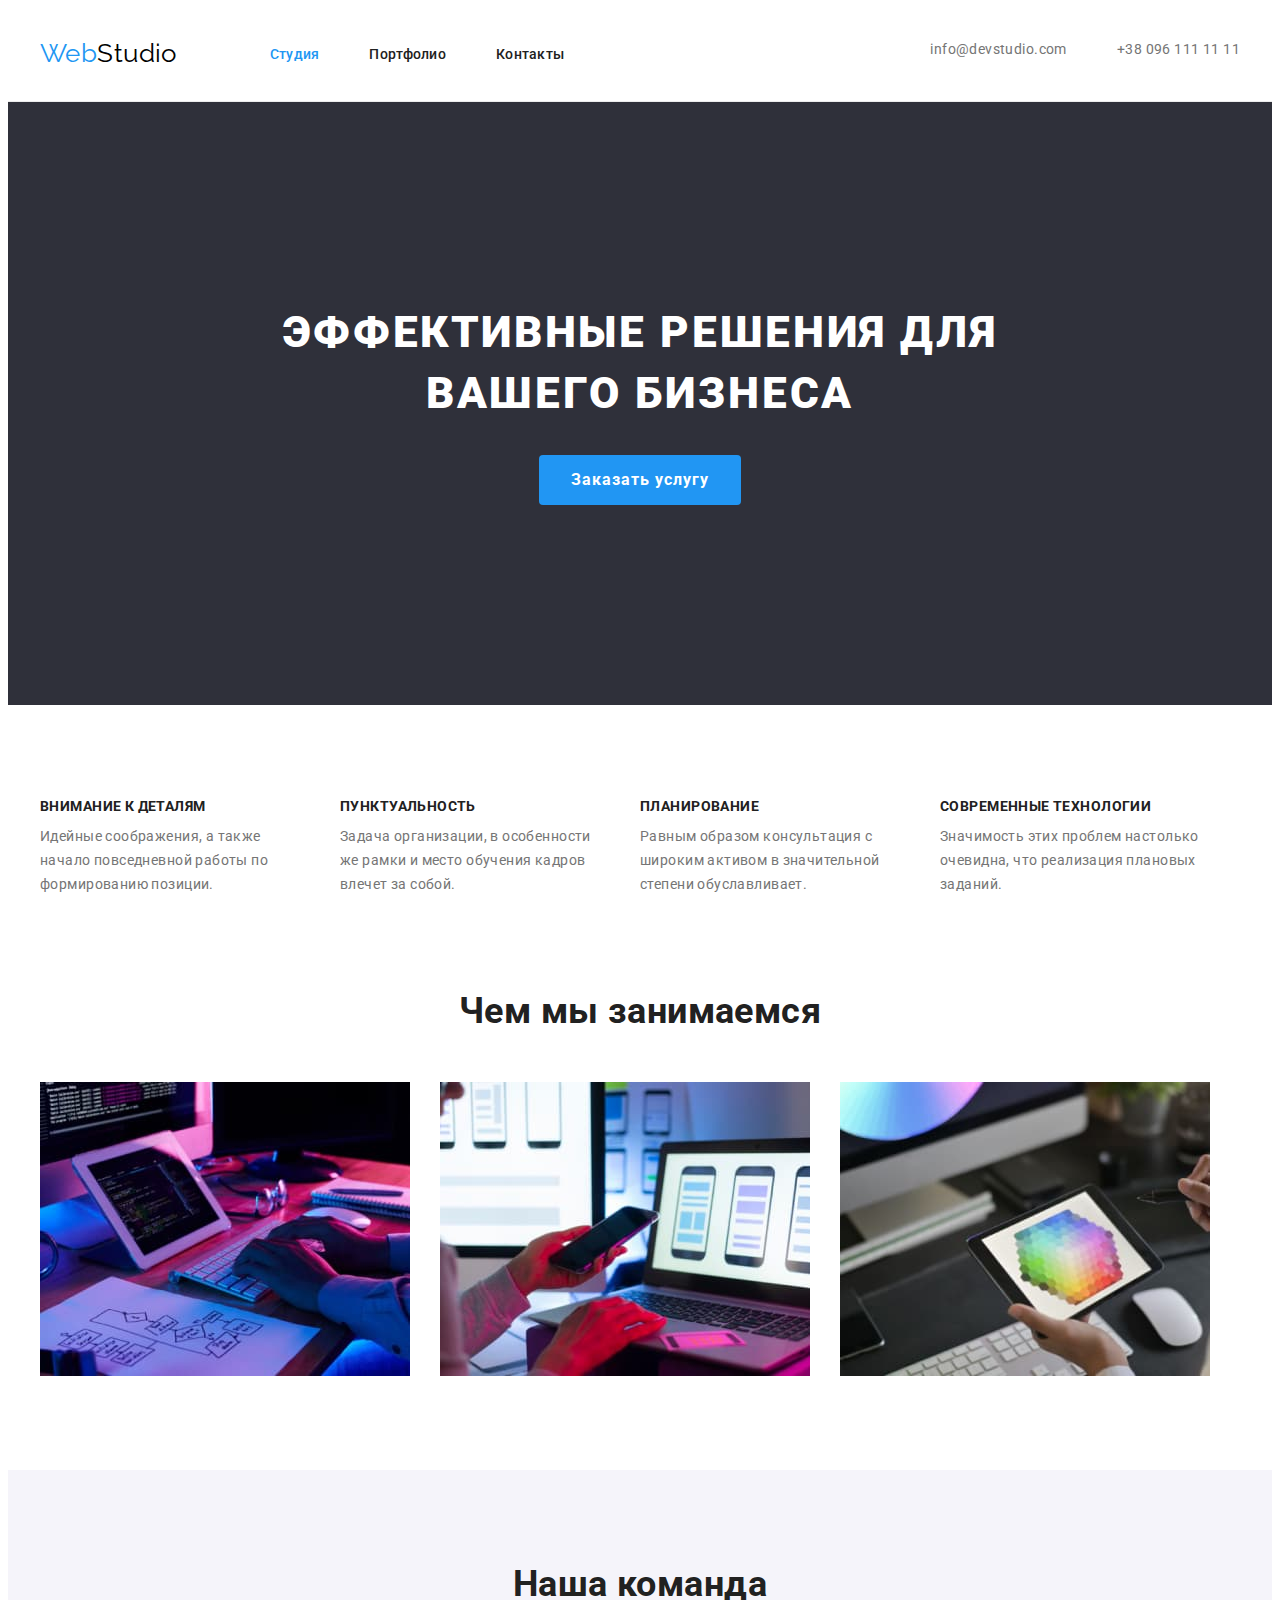
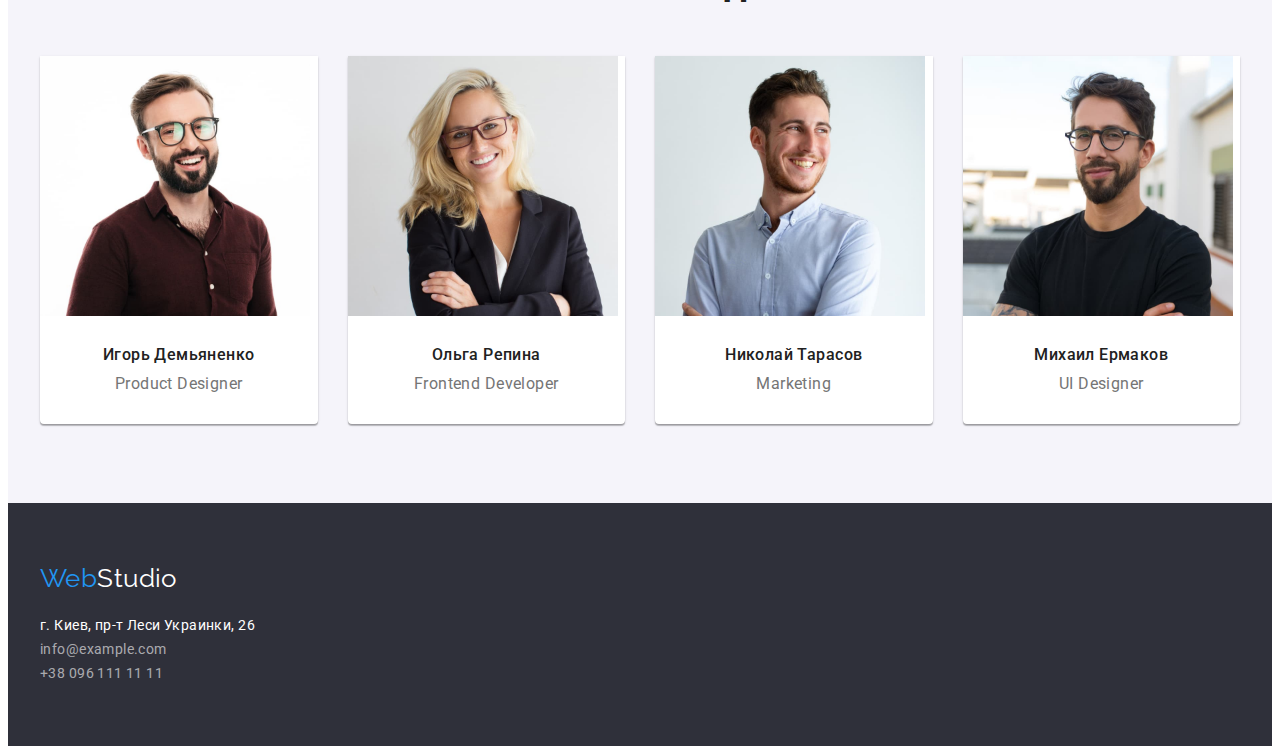
==== index.html @ 6050f92c "створення-дз-4" ====
<!DOCTYPE html>
<html lang="ru">
  <head>
    <meta charset="UTF-8" />
    <meta http-equiv="X-UA-Compatible" content="IE=edge" />
    <meta name="viewport" content="width=device-width, initial-scale=1.0" />
    <title>Студия</title>
    <link rel="preconnect" href="https://fonts.googleapis.com" />
    <link rel="preconnect" href="https://fonts.gstatic.com" crossorigin />
    <link
      href="https://fonts.googleapis.com/css2?family=Raleway:wght@700&family=Roboto:wght@400;500;700;900&display=swap"
      rel="stylesheet"
    />
    <link
      rel="stylesheet"
      href="https://cdnjs.cloudflare.com/ajax/libs/modern-normalize/1.1.0/modern-normalize.min.css"
      integrity="sha512-wpPYUAdjBVSE4KJnH1VR1HeZfpl1ub8YT/NKx4PuQ5NmX2tKuGu6U/JRp5y+Y8XG2tV+wKQpNHVUX03MfMFn9Q=="
      crossorigin="anonymous"
      referrerpolicy="no-referrer"
    />
    <link rel="stylesheet" href="./css/style.css" />
  </head>
  <body>
    <!-- шапка -->
    <header class="page-header">
      <div class="container main-nav">
        <nav class="nav">
          <a class="logo" href="WebStudio"
            ><span class="span">Web</span>Studio</a
          >
          <ul class="list site-nav">
            <li class="link">
              <a class="link-nav current" href="./index.html">Студия</a>
            </li>
            <li class="link">
              <a class="link-nav" href="./portfolio.html">Портфолио</a>
            </li>
            <li class="link">
              <a class="link-nav" href="Контакты">Контакты</a>
            </li>
          </ul>
        </nav>
        <ul class="contact">
          <li class="link">
            <a class="link-contact" href="mailto:info@devstudio.com"
              >info@devstudio.com</a
            >
          </li>
          <li class="link">
            <a class="link-contact" href="tel:+380961111111"
              >+38 096 111 11 11</a
            >
          </li>
        </ul>
      </div>
    </header>
    <main>
      <!-- hero -->

      <section class="section hero">
        <div class="container">
          <h1 class="page-hero">Эффективные решения для вашего бизнеса</h1>
          <button class="button" type="button">Заказать услугу</button>
        </div>
      </section>

      <!-- section особливості -->
      <section class="section features">
        <div class="container">
          <h2 class="title visually-hidden">Особенности</h2>
          <ul class="list">
            <li class="list-features link">
              <h3 class="subtitle">Внимание к деталям</h3>
              <p class="subtitle-text">
                Идейные соображения, а также начало повседневной работы по
                формированию позиции.
              </p>
            </li>
            <li class="list-features link">
              <h3 class="subtitle">Пунктуальность</h3>
              <p class="subtitle-text">
                Задача организации, в особенности же рамки и место обучения
                кадров влечет за собой.
              </p>
            </li>
            <li class="list-features link">
              <h3 class="subtitle">Планирование</h3>
              <p class="subtitle-text">
                Равным образом консультация с широким активом в значительной
                степени обуславливает.
              </p>
            </li>
            <li class="list-features link">
              <h3 class="subtitle">Современные технологии</h3>
              <p class="subtitle-text">
                Значимость этих проблем настолько очевидна, что реализация
                плановых заданий.
              </p>
            </li>
          </ul>
        </div>
      </section>
      <!-- section Чем мы занимаемся -->
      <section class="section">
        <div class="container">
          <h2 class="title">Чем мы занимаемся</h2>
          <ul class="our-work">
            <li class="link-work link">
              <img
                src="./images/boxone.jpg"
                alt="робота з клавиатурой"
                width="370"
                height="294"
              />
            </li>
            <li class="link-work link">
              <img
                src="./images/boxtwo.jpg"
                alt="робота з телефонам"
                width="370"
                height="294"
              />
            </li>
            <li class="link-work link">
              <img
                src="./images/boxthree.jpg"
                alt="робота з планшетом"
                width="370"
                height="294"
              />
            </li>
          </ul>
        </div>
      </section>
      <!-- section Наша команда -->
      <section class="section section-team">
        <div class="container">
          <h2 class="title">Наша команда</h2>
          <ul class="our-team card-set">
            <li class="link link-team card-set-item">
              <img
                src="./images/proddesigner.jpg"
                alt="продакт дизайнер"
                width="270"
                height="260"
              />
              <h3 class="title-name">Игорь Демьяненко</h3>
              <p class="title-name-trade" lang="en">Product Designer</p>
            </li>
            <li class="link link-team card-set-item">
              <img
                src="./images/frontend.jpg"
                alt="фронтенд розробник"
                width="270"
                height="260"
              />
              <h3 class="title-name">Ольга Репина</h3>
              <p class="title-name-trade" lang="en">Frontend Developer</p>
            </li>
            <li class="link link-team card-set-item">
              <img
                src="./images/marketing.jpg"
                alt="маркетолог"
                width="270"
                height="260"
              />
              <h3 class="title-name">Николай Тарасов</h3>
              <p class="title-name-trade" lang="en">Marketing</p>
            </li>
            <li class="link link-team card-set-item">
              <img
                src="./images/designer.jpg"
                alt="дизайнер"
                width="270"
                height="260"
              />
              <h3 class="title-name">Михаил Ермаков</h3>
              <p class="title-name-trade" lang="en">UI Designer</p>
            </li>
          </ul>
        </div>
      </section>
    </main>
    <!-- підвал -->
    <footer class="footer">
      <div class="container">
        <a class="logo-footer" href="./index.html"
          ><span class="span">Web</span>Studio</a
        >
        <address>
          <ul class="footer-list">
            <li class="link">
              <a
                class="link-contact address"
                href="https://goo.gl/maps/sdTWrFby8Wr7bBPv6"
                target="_blank"
                rel="noopener noreferrer"
                >г. Киев, пр-т Леси Украинки, 26</a
              >
            </li>
            <li class="link">
              <a class="link-footer" href="mailto:info@example.com"
                >info@example.com</a
              >
            </li>
            <li class="link">
              <a class="link-footer contact_link" href="tel:+380961111111">
                +38 096 111 11 11</a
              >
            </li>
          </ul>
        </address>
      </div>
    </footer>
  </body>
</html>
---- css/style.css ----
:root {
  --accent-color: #2196f3;
  --accent-background-color: #188ce8;
  --main-second-color: #000000;
  --main-background-color: #ffffff;
  --titel-color: #212121;
  --titel-text-color: #757575;
  --hero-background-color: #2f303a;
  --btn-background-color: #f5f4fa;
  --main-font: "Roboto";
  --accent-font: "Raleway";
  --items: 3;
  --indent: 30px;
}
body {
  font-family: var(--main-font);
  color: var(--titel-text-color);
  background-color: var(--main-background-color);
  font-size: 14px;
  line-height: 1.4;
  letter-spacing: 0.03em;
}
h1,
h2,
h3,
h4 {
  margin: 0;
}
img {
  display: block;
  max-width: 100%;
  height: auto;
}
/* --змінна flex-- */
.card-set {
  display: flex;
  flex-wrap: wrap;
  margin: calc(-1 * var(--indent) / 2);
}
.card-set-item {
  flex-basis: calc((100% - var(--indent) * var(--items)) / var(--items));
  margin: calc(var(--indent) / 2);
}
.container {
  width: 1200px;
  margin-left: auto;
  margin-right: auto;
  padding-left: 15px;
  padding-right: 15px;
}
.section {
  padding-bottom: 94px;
  padding-top: 94px;
}
ul {
  margin: 0;
  padding-left: 0;
}
.main-nav {
  display: flex;
  align-items: center;
}
.nav {
  display: flex;
  align-items: center;
}
.link {
  list-style: none;
}
.link .link-nav,
.link .link-contact,
.logo,
.link-card {
  text-decoration: none;
}

/* header */
.page-header {
  border-bottom: 1px solid #ececec;
}
.logo {
  font-family: var(--accent-font);
  font-size: 26px;
  line-height: 1.19;
  color: var(--main-second-color);
  padding-top: 24px;
  padding-bottom: 25px;
}
.span {
  color: var(--accent-color);
}
/* nav */

.link .link-nav {
  color: var(--titel-color);
  font-weight: 500;
  line-height: 1.14;
  letter-spacing: 0.02em;
}
.link-nav:hover,
.link-nav:focus {
  color: var(--accent-color);
}
.link-nav.current {
  color: var(--accent-color);
}
.contact {
  display: flex;
  margin-left: auto;
}
.contact .link + .link {
  margin-left: 50px;
}
.contact .link-contact {
  display: block;
  padding-top: 32px;
  padding-bottom: 32px;
}

.site-nav {
  margin-left: 93px;
}
.site-nav .link:not(:last-child) {
  margin-right: 50px;
}
.site-nav .link-nav {
  display: block;
  padding-top: 33px;
  padding-bottom: 31px;
}
.link-contact {
  color: var(--titel-text-color);
  margin-bottom: 9px;
}
.link-contact:hover,
.link-contact:focus {
  color: var(--accent-color);
}

/* hero */
.section.hero {
  padding-top: 200px;
  padding-bottom: 200px;
}
.hero {
  background-color: var(--hero-background-color);
  text-align: center;
}

.page-hero {
  font-family: var(--main-font);
  font-weight: 900;
  font-size: 44px;
  letter-spacing: 0.06em;
  text-transform: uppercase;
  color: var(--main-background-color);
  margin: 0 237px 30px;
}
.button {
  font-family: var(--main-font);
  font-weight: 700;
  font-size: 16px;
  line-height: 1.88;
  letter-spacing: 0.06em;
  color: var(--main-background-color);
  background-color: var(--accent-color);
  border-radius: 4px;
  border: none;
  padding: 10px 32px;
  cursor: pointer;
}
.button:hover {
  background-color: var(--accent-background-color);
}
/* section особливості */
.visually-hidden {
  position: absolute;
  width: 1px;
  height: 1px;
  margin: -1px;
  border: 0;
  padding: 0;
  white-space: nowrap;
  clip-path: inset(100%);
  clip: rect(0 0 0 0);
  overflow: hidden;
}
.section.features {
  padding-bottom: 0;
}
.list {
  display: flex;
}
.list-features {
  margin-right: 30px;
  width: 270px;
}
.list-features:last-child {
  margin-right: 0;
}
/* section Чем мы занимаемся */
.our-work {
  display: flex;
}
.link-work {
  margin-right: 30px;
}
.link-work:last-child {
  margin-right: 0;
}
/* section-team */
.section-team {
  background-color: var(--btn-background-color);
  padding-top: 94px;
}
.our-team {
  --items: 4;
}
.link-team {
  background-color: var(--main-background-color);
  box-shadow: 0px 1px 3px rgba(0, 0, 0, 0.12), 0px 1px 1px rgba(0, 0, 0, 0.14),
    0px 2px 1px rgba(0, 0, 0, 0.2);
  border-radius: 0px 0px 4px 4px;
  margin-bottom: 0;
}
.link-team:nth-child(n4) {
  margin-right: 0;
}
.link-team:last-child {
  margin-right: 0;
}
.title {
  font-size: 36px;
  line-height: 1.16;
  color: var(--titel-color);
  text-align: center;
  margin-bottom: 50px;
}
.subtitle {
  font-size: 14px;
  line-height: 1.14;
  text-transform: uppercase;
  color: var(--titel-color);
}
.subtitle-text {
  line-height: 1.71;
  margin-top: 10px;
  margin-bottom: 0;
}
.title-name {
  font-weight: 500;
  font-size: 16px;
  line-height: 1.18;
  text-align: center;
  color: var(--titel-color);
  margin-top: 30px;
  margin-bottom: 10px;
}
.title-name-trade {
  font-size: 16px;
  line-height: 1.18;
  text-align: center;
  margin-top: 0;
  margin-bottom: 30px;
}
/* footer */
.footer {
  background-color: var(--hero-background-color);
  padding-bottom: 60px;
  padding-top: 60px;
}
.logo-footer {
  font-family: var(--accent-font);
  width: max-content;
  font-size: 26px;
  line-height: 1.19;
  color: var(--main-background-color);
  text-decoration: none;
  display: block;
  margin-bottom: 20px;
}
.address {
  font-style: normal;
  font-size: 14px;
  line-height: 1.71;
  color: var(--main-background-color);
}
.link-footer {
  text-decoration: none;
  font-style: normal;
  font-size: 14px;
  line-height: 1.71;
  color: rgba(255, 255, 255, 0.6);
  margin-bottom: 9px;
}

/* page-2 */
.filter {
  display: flex;
  justify-content: center;
  margin-bottom: 50px;
}
.btn {
  background-color: var(--btn-background-color);
  border-radius: 4px;
  font-family: var(--main-font);
  font-weight: 500;
  font-size: 16px;
  line-height: 1.62;
  border-style: none;
  cursor: pointer;
  padding: 0;
  height: 38px;
}
.link .link-btn {
  margin-right: 8px;
}
.link-btn:not(:last-child) {
  margin-right: 8px;
}
.btn.all {
  color: var(--main-background-color);
  background-color: var(--accent-color);
  cursor: pointer;
  width: 73px;
}
.btn.web {
  width: 128px;
}
.btn.application {
  width: 145px;
}
.btn.design {
  width: 103px;
}
.btn.marketing {
  width: 130px;
}
.btn:hover,
.btn:focus {
  color: var(--main-background-color);
  background-color: var(--accent-color);
}
.title-card {
  font-size: 18px;
  line-height: 2;
  letter-spacing: 0.06em;
  color: var(--titel-color);
}
.title-card-name {
  font-size: 16px;
  line-height: 1.87;
  color: var(--titel-text-color);
  margin-top: 4px;
  margin-bottom: 0;
}
/* сітка */

.description-card {
  padding: 20px 24px;
  border-left: 1px solid #eeeeee;
  border-right: 1px solid #eeeeee;
  border-bottom: 1px solid #eeeeee;
}
.project-link:nth-last-child(-n + 3) {
  margin-bottom: 0;
}
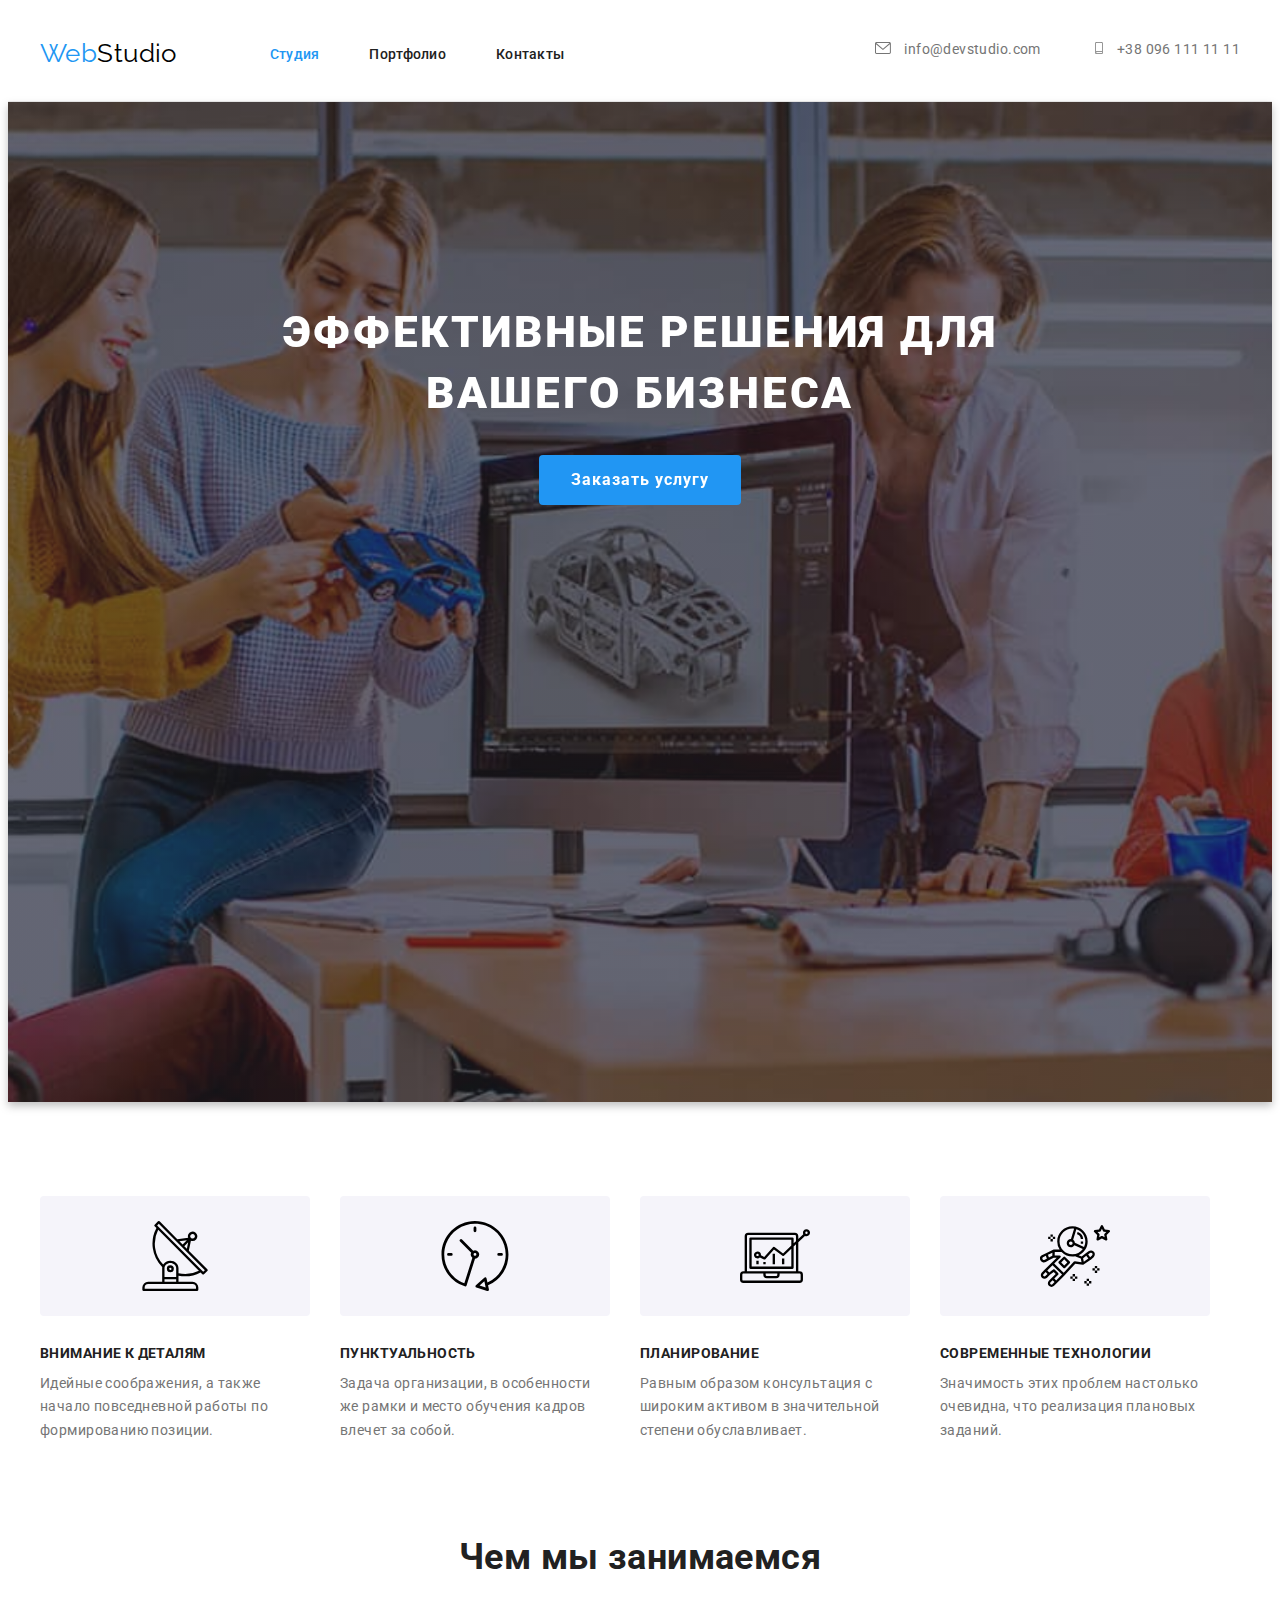
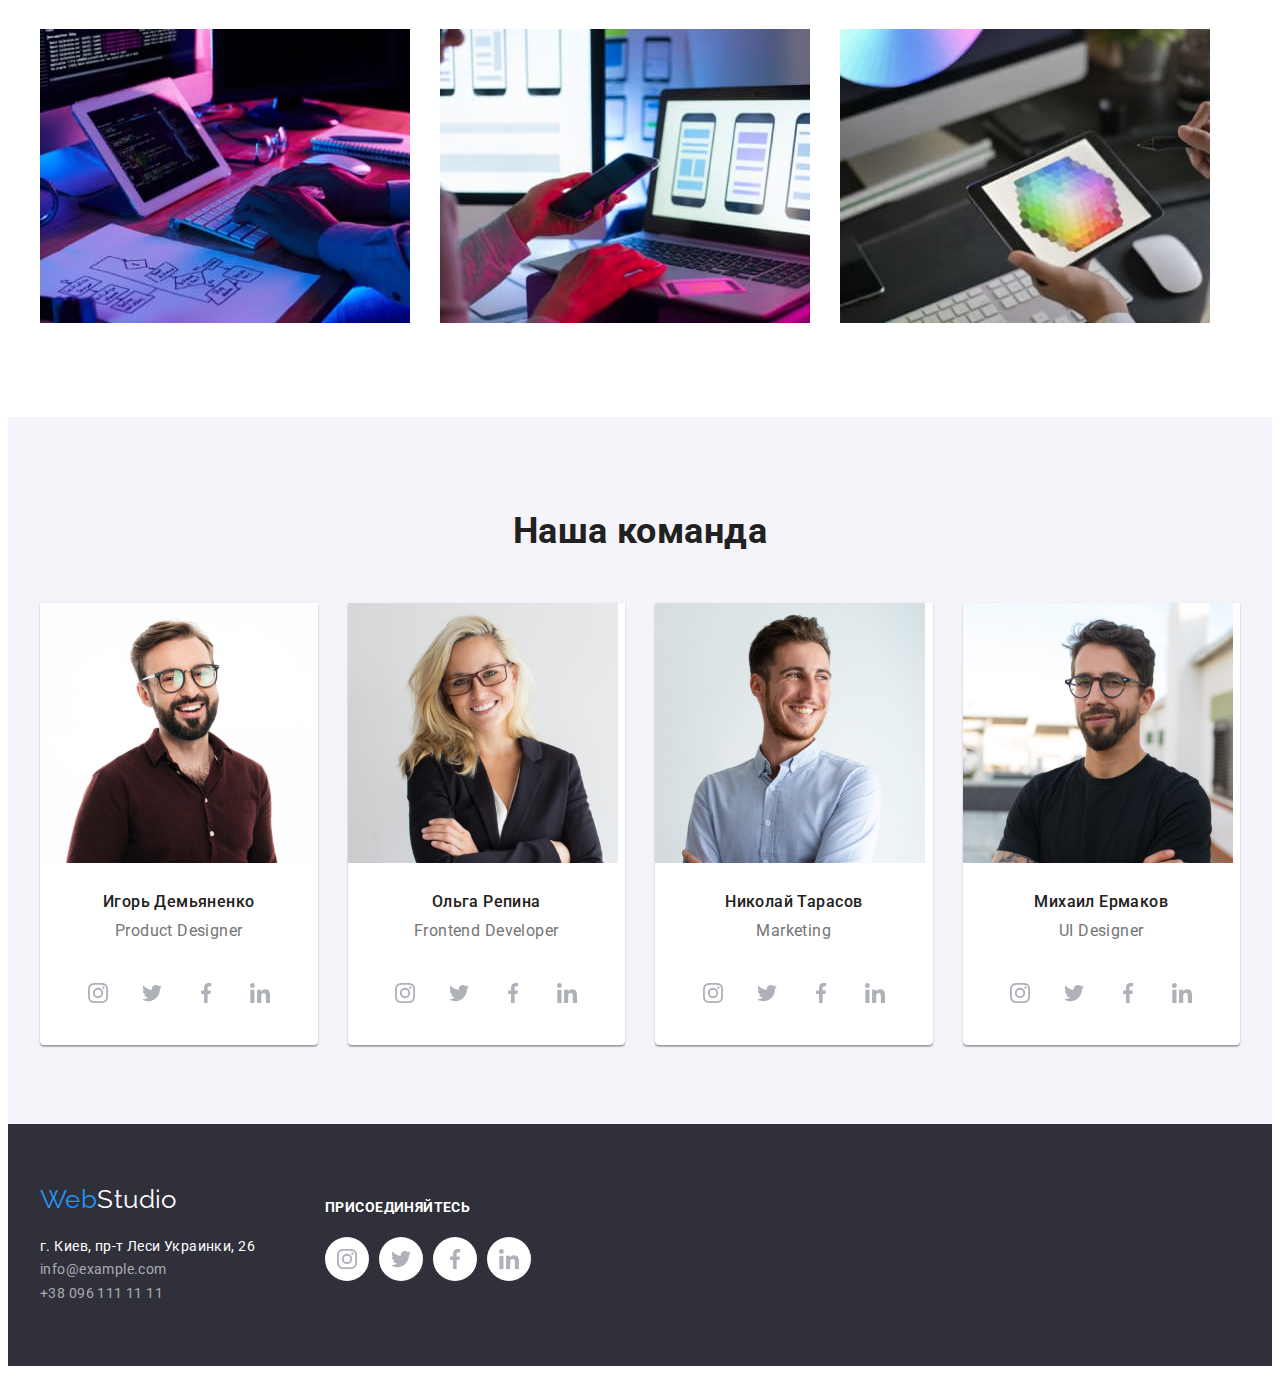
==== commit 929a1125: "work-27-june" ====
--- a/index.html
+++ b/index.html
@@ -1,216 +1,325 @@
 <!DOCTYPE html>
 <html lang="ru">
-  <head>
-    <meta charset="UTF-8" />
-    <meta http-equiv="X-UA-Compatible" content="IE=edge" />
-    <meta name="viewport" content="width=device-width, initial-scale=1.0" />
-    <title>Студия</title>
-    <link rel="preconnect" href="https://fonts.googleapis.com" />
-    <link rel="preconnect" href="https://fonts.gstatic.com" crossorigin />
-    <link
-      href="https://fonts.googleapis.com/css2?family=Raleway:wght@700&family=Roboto:wght@400;500;700;900&display=swap"
-      rel="stylesheet"
-    />
-    <link
-      rel="stylesheet"
-      href="https://cdnjs.cloudflare.com/ajax/libs/modern-normalize/1.1.0/modern-normalize.min.css"
-      integrity="sha512-wpPYUAdjBVSE4KJnH1VR1HeZfpl1ub8YT/NKx4PuQ5NmX2tKuGu6U/JRp5y+Y8XG2tV+wKQpNHVUX03MfMFn9Q=="
-      crossorigin="anonymous"
-      referrerpolicy="no-referrer"
-    />
-    <link rel="stylesheet" href="./css/style.css" />
-  </head>
-  <body>
-    <!-- шапка -->
-    <header class="page-header">
-      <div class="container main-nav">
-        <nav class="nav">
-          <a class="logo" href="WebStudio"
-            ><span class="span">Web</span>Studio</a
-          >
-          <ul class="list site-nav">
-            <li class="link">
-              <a class="link-nav current" href="./index.html">Студия</a>
-            </li>
-            <li class="link">
-              <a class="link-nav" href="./portfolio.html">Портфолио</a>
-            </li>
-            <li class="link">
-              <a class="link-nav" href="Контакты">Контакты</a>
-            </li>
-          </ul>
-        </nav>
-        <ul class="contact">
-          <li class="link">
-            <a class="link-contact" href="mailto:info@devstudio.com"
-              >info@devstudio.com</a
-            >
-          </li>
-          <li class="link">
-            <a class="link-contact" href="tel:+380961111111"
-              >+38 096 111 11 11</a
-            >
-          </li>
-        </ul>
-      </div>
-    </header>
-    <main>
-      <!-- hero -->
 
-      <section class="section hero">
-        <div class="container">
-          <h1 class="page-hero">Эффективные решения для вашего бизнеса</h1>
-          <button class="button" type="button">Заказать услугу</button>
-        </div>
-      </section>
+<head>
+  <meta charset="UTF-8" />
+  <meta http-equiv="X-UA-Compatible" content="IE=edge" />
+  <meta name="viewport" content="width=device-width, initial-scale=1.0" />
+  <title>Студия</title>
+  <link rel="preconnect" href="https://fonts.googleapis.com" />
+  <link rel="preconnect" href="https://fonts.gstatic.com" crossorigin />
+  <link href="https://fonts.googleapis.com/css2?family=Raleway:wght@700&family=Roboto:wght@400;500;700;900&display=swap"
+    rel="stylesheet" />
+  <link rel="stylesheet" href="https://cdnjs.cloudflare.com/ajax/libs/modern-normalize/1.1.0/modern-normalize.min.css"
+    integrity="sha512-wpPYUAdjBVSE4KJnH1VR1HeZfpl1ub8YT/NKx4PuQ5NmX2tKuGu6U/JRp5y+Y8XG2tV+wKQpNHVUX03MfMFn9Q=="
+    crossorigin="anonymous" referrerpolicy="no-referrer" />
+  <link rel="stylesheet" href="./css/style.css" />
+</head>
 
-      <!-- section особливості -->
-      <section class="section features">
-        <div class="container">
-          <h2 class="title visually-hidden">Особенности</h2>
-          <ul class="list">
-            <li class="list-features link">
-              <h3 class="subtitle">Внимание к деталям</h3>
-              <p class="subtitle-text">
-                Идейные соображения, а также начало повседневной работы по
-                формированию позиции.
-              </p>
-            </li>
-            <li class="list-features link">
-              <h3 class="subtitle">Пунктуальность</h3>
-              <p class="subtitle-text">
-                Задача организации, в особенности же рамки и место обучения
-                кадров влечет за собой.
-              </p>
-            </li>
-            <li class="list-features link">
-              <h3 class="subtitle">Планирование</h3>
-              <p class="subtitle-text">
-                Равным образом консультация с широким активом в значительной
-                степени обуславливает.
-              </p>
-            </li>
-            <li class="list-features link">
-              <h3 class="subtitle">Современные технологии</h3>
-              <p class="subtitle-text">
-                Значимость этих проблем настолько очевидна, что реализация
-                плановых заданий.
-              </p>
-            </li>
-          </ul>
-        </div>
-      </section>
-      <!-- section Чем мы занимаемся -->
-      <section class="section">
-        <div class="container">
-          <h2 class="title">Чем мы занимаемся</h2>
-          <ul class="our-work">
-            <li class="link-work link">
-              <img
-                src="./images/boxone.jpg"
-                alt="робота з клавиатурой"
-                width="370"
-                height="294"
-              />
-            </li>
-            <li class="link-work link">
-              <img
-                src="./images/boxtwo.jpg"
-                alt="робота з телефонам"
-                width="370"
-                height="294"
-              />
-            </li>
-            <li class="link-work link">
-              <img
-                src="./images/boxthree.jpg"
-                alt="робота з планшетом"
-                width="370"
-                height="294"
-              />
-            </li>
-          </ul>
-        </div>
-      </section>
-      <!-- section Наша команда -->
-      <section class="section section-team">
-        <div class="container">
-          <h2 class="title">Наша команда</h2>
-          <ul class="our-team card-set">
-            <li class="link link-team card-set-item">
-              <img
-                src="./images/proddesigner.jpg"
-                alt="продакт дизайнер"
-                width="270"
-                height="260"
-              />
-              <h3 class="title-name">Игорь Демьяненко</h3>
-              <p class="title-name-trade" lang="en">Product Designer</p>
-            </li>
-            <li class="link link-team card-set-item">
-              <img
-                src="./images/frontend.jpg"
-                alt="фронтенд розробник"
-                width="270"
-                height="260"
-              />
-              <h3 class="title-name">Ольга Репина</h3>
-              <p class="title-name-trade" lang="en">Frontend Developer</p>
-            </li>
-            <li class="link link-team card-set-item">
-              <img
-                src="./images/marketing.jpg"
-                alt="маркетолог"
-                width="270"
-                height="260"
-              />
-              <h3 class="title-name">Николай Тарасов</h3>
-              <p class="title-name-trade" lang="en">Marketing</p>
-            </li>
-            <li class="link link-team card-set-item">
-              <img
-                src="./images/designer.jpg"
-                alt="дизайнер"
-                width="270"
-                height="260"
-              />
-              <h3 class="title-name">Михаил Ермаков</h3>
-              <p class="title-name-trade" lang="en">UI Designer</p>
-            </li>
-          </ul>
-        </div>
-      </section>
-    </main>
-    <!-- підвал -->
-    <footer class="footer">
+<body>
+  <!-- шапка -->
+  <header class="page-header">
+    <div class="container main-nav">
+      <nav class="nav">
+        <a class="logo" href="WebStudio"><span class="span">Web</span>Studio</a>
+        <ul class="list site-nav">
+          <li class="link">
+            <a class="link-nav current" href="./index.html">Студия</a>
+          </li>
+          <li class="link">
+            <a class="link-nav" href="./portfolio.html">Портфолио</a>
+          </li>
+          <li class="link">
+            <a class="link-nav" href="Контакты">Контакты</a>
+          </li>
+        </ul>
+      </nav>
+      <ul class="contact">
+        <li class="link">
+          <a class="link-contact" href="mailto:info@devstudio.com"><svg class="icon-contact" width="16" height="12">
+              <use href="./images/icons.svg#icon-envelope"></use>
+            </svg>
+            info@devstudio.com</a>
+        </li>
+        <li class="link">
+          <a class="link-contact" href="tel:+380961111111"><svg class="icon-contact" width="16" height="12">
+              <use href="./images/icons.svg#icon-smartphone"></use>
+            </svg>+38 096 111 11 11</a>
+        </li>
+      </ul>
+    </div>
+  </header>
+  <main>
+    <!-- hero -->
+    <section class="section hero">
       <div class="container">
-        <a class="logo-footer" href="./index.html"
-          ><span class="span">Web</span>Studio</a
-        >
-        <address>
-          <ul class="footer-list">
-            <li class="link">
-              <a
-                class="link-contact address"
-                href="https://goo.gl/maps/sdTWrFby8Wr7bBPv6"
-                target="_blank"
-                rel="noopener noreferrer"
-                >г. Киев, пр-т Леси Украинки, 26</a
-              >
-            </li>
-            <li class="link">
-              <a class="link-footer" href="mailto:info@example.com"
-                >info@example.com</a
-              >
-            </li>
-            <li class="link">
-              <a class="link-footer contact_link" href="tel:+380961111111">
-                +38 096 111 11 11</a
-              >
-            </li>
-          </ul>
-        </address>
-      </div>
-    </footer>
-  </body>
-</html>
+        <h1 class="page-hero">Эффективные решения для вашего бизнеса</h1>
+        <button class="button" type="button">Заказать услугу</button>
+      </div>
+    </section>
+    <!-- section особливості -->
+    <section class="section features">
+      <div class="container">
+        <h2 class="title visually-hidden">Особенности</h2>
+        <ul class="list">
+          <li class="list-features link">
+           <div class="features-icon">
+              <svg class="icon-box" width="70" height="70">
+                <use href="./images/icons.svg#icon-antenna"></use>
+              </svg>
+            </div>
+            <h3 class="subtitle">Внимание к деталям</h3>
+            <p class="subtitle-text">
+              Идейные соображения, а также начало повседневной работы по
+              формированию позиции.
+            </p>
+          </li>
+          <li class="list-features link">
+            <div class="features-icon">
+              <svg class="icon-box" width="70" height="70">
+                <use href="./images/icons.svg#icon-clock"></use>
+              </svg>
+            </div>
+            <h3 class="subtitle">Пунктуальность</h3>
+            <p class="subtitle-text">
+              Задача организации, в особенности же рамки и место обучения
+              кадров влечет за собой.
+            </p>
+          </li>
+          <li class="list-features link">
+            <div class="features-icon">
+              <svg class="icon-box" width="70" height="70">
+                <use href="./images/icons.svg#icon-diagram"></use>
+              </svg>
+            </div>
+            <h3 class="subtitle">Планирование</h3>
+            <p class="subtitle-text">
+              Равным образом консультация с широким активом в значительной
+              степени обуславливает.
+            </p>
+          </li>
+          <li class="list-features link">
+            <div class="features-icon">
+              <svg class="icon-box" width="70" height="70">
+                <use href="./images/icons.svg#icon-astronaut"></use>
+              </svg>
+            </div>
+            <h3 class="subtitle">Современные технологии</h3>
+            <p class="subtitle-text">
+              Значимость этих проблем настолько очевидна, что реализация
+              плановых заданий.
+            </p>
+          </li>
+        </ul>
+      </div>
+    </section>
+    <!-- section Чем мы занимаемся -->
+    <section class="section">
+      <div class="container">
+        <h2 class="title">Чем мы занимаемся</h2>
+        <ul class="our-work">
+          <li class="link-work link">
+            <img src="./images/boxone.jpg" alt="робота з клавиатурой" width="370" height="294" />
+          </li>
+          <li class="link-work link">
+            <img src="./images/boxtwo.jpg" alt="робота з телефонам" width="370" height="294" />
+          </li>
+          <li class="link-work link">
+            <img src="./images/boxthree.jpg" alt="робота з планшетом" width="370" height="294" />
+          </li>
+        </ul>
+      </div>
+    </section>
+    <!-- section Наша команда -->
+    <section class="section section-team">
+      <div class="container">
+        <h2 class="title">Наша команда</h2>
+        <ul class="our-team card-set">
+          <li class="link link-team card-set-item">
+            <img src="./images/proddesigner.jpg" alt="продакт дизайнер" width="270" height="260" />
+            <h3 class="title-name">Игорь Демьяненко</h3>
+            <p class="title-name-trade" lang="en">Product Designer</p>
+            <ul class="social-media-list">
+              <li class="social-media-item">
+                <a class="social-media-link" href="" target="_blank" rel="noopener noreferrer"
+                  aria-label="instagram"><svg class="social-media-icon" width="20" height="20">
+                    <use href="./images/icons.svg#icon-instagram"></use>
+                  </svg>
+                </a>
+              </li>
+              <li class="social-media-item">
+                <a class="social-media-link" href="" target="_blank" rel="noopener noreferrer" aria-label="twitter"><svg
+                    class="social-media-icon" width="20" height="20">
+                    <use href="./images/icons.svg#icon-twitter"></use>
+                  </svg></a>
+              </li>
+              <li class="social-media-item">
+                <a class="social-media-link" href="" target="_blank" rel="noopener noreferrer"
+                  aria-label="facebook"><svg class="social-media-icon" width="20" height="20">
+                    <use href="./images/icons.svg#icon-facebook"></use>
+                  </svg></a>
+              </li>
+              <li class="social-media-item">
+                <a class="social-media-link" href="" target="_blank" rel="noopener noreferrer"
+                  aria-label="linkedin"><svg class="social-media-icon" width="20" height="20">
+                    <use href="./images/icons.svg#icon-linkedin"></use>
+                  </svg></a>
+              </li>
+            </ul>
+          </li>
+          <li class="link link-team card-set-item">
+            <img src="./images/frontend.jpg" alt="фронтенд розробник" width="270" height="260" />
+            <h3 class="title-name">Ольга Репина</h3>
+            <p class="title-name-trade" lang="en">Frontend Developer</p>
+            <ul class="social-media-list">
+              <li class="social-media-item">
+                <a class="social-media-link" href="" target="_blank" rel="noopener noreferrer"
+                  aria-label="instagram"><svg class="social-media-icon" width="20" height="20">
+                    <use href="./images/icons.svg#icon-instagram"></use>
+                  </svg>
+                </a>
+              </li>
+              <li class="social-media-item">
+                <a class="social-media-link" href="" target="_blank" rel="noopener noreferrer" aria-label="twitter"><svg
+                    class="social-media-icon" width="20" height="20">
+                    <use href="./images/icons.svg#icon-twitter"></use>
+                  </svg></a>
+              </li>
+              <li class="social-media-item">
+                <a class="social-media-link" href="" target="_blank" rel="noopener noreferrer"
+                  aria-label="facebook"><svg class="social-media-icon" width="20" height="20">
+                    <use href="./images/icons.svg#icon-facebook"></use>
+                  </svg></a>
+              </li>
+              <li class="social-media-item">
+                <a class="social-media-link" href="" target="_blank" rel="noopener noreferrer"
+                  aria-label="linkedin"><svg class="social-media-icon" width="20" height="20">
+                    <use href="./images/icons.svg#icon-linkedin"></use>
+                  </svg></a>
+              </li>
+            </ul>
+          </li>
+          <li class="link link-team card-set-item">
+            <img src="./images/marketing.jpg" alt="маркетолог" width="270" height="260" />
+            <h3 class="title-name">Николай Тарасов</h3>
+            <p class="title-name-trade" lang="en">Marketing</p>
+            <ul class="social-media-list">
+              <li class="social-media-item">
+                <a class="social-media-link" href="" target="_blank" rel="noopener noreferrer"
+                  aria-label="instagram"><svg class="social-media-icon" width="20" height="20">
+                    <use href="./images/icons.svg#icon-instagram"></use>
+                  </svg>
+                </a>
+              </li>
+              <li class="social-media-item">
+                <a class="social-media-link" href="" target="_blank" rel="noopener noreferrer" aria-label="twitter"><svg
+                    class="social-media-icon" width="20" height="20">
+                    <use href="./images/icons.svg#icon-twitter"></use>
+                  </svg></a>
+              </li>
+              <li class="social-media-item">
+                <a class="social-media-link" href="" target="_blank" rel="noopener noreferrer"
+                  aria-label="facebook"><svg class="social-media-icon" width="20" height="20">
+                    <use href="./images/icons.svg#icon-facebook"></use>
+                  </svg></a>
+              </li>
+              <li class="social-media-item">
+                <a class="social-media-link" href="" target="_blank" rel="noopener noreferrer"
+                  aria-label="linkedin"><svg class="social-media-icon" width="20" height="20">
+                    <use href="./images/icons.svg#icon-linkedin"></use>
+                  </svg></a>
+              </li>
+            </ul>
+          </li>
+          <li class="link link-team card-set-item">
+            <img src="./images/designer.jpg" alt="дизайнер" width="270" height="260" />
+            <h3 class="title-name">Михаил Ермаков</h3>
+            <p class="title-name-trade" lang="en">UI Designer</p>
+            <ul class="social-media-list">
+              <li class="social-media-item">
+                <a class="social-media-link" href="" target="_blank" rel="noopener noreferrer"
+                  aria-label="instagram"><svg class="social-media-icon" width="20" height="20">
+                    <use href="./images/icons.svg#icon-instagram"></use>
+                  </svg>
+                </a>
+              </li>
+              <li class="social-media-item">
+                <a class="social-media-link" href="" target="_blank" rel="noopener noreferrer" aria-label="twitter"><svg
+                    class="social-media-icon" width="20" height="20">
+                    <use href="./images/icons.svg#icon-twitter"></use>
+                  </svg></a>
+              </li>
+              <li class="social-media-item">
+                <a class="social-media-link" href="" target="_blank" rel="noopener noreferrer"
+                  aria-label="facebook"><svg class="social-media-icon" width="20" height="20">
+                    <use href="./images/icons.svg#icon-facebook"></use>
+                  </svg></a>
+              </li>
+              <li class="social-media-item">
+                <a class="social-media-link" href="" target="_blank" rel="noopener noreferrer"
+                  aria-label="linkedin"><svg class="social-media-icon" width="20" height="20">
+                    <use href="./images/icons.svg#icon-linkedin"></use>
+                  </svg></a>
+              </li>
+            </ul>
+          </li>
+        </ul>
+      </div>
+    </section>
+  </main>
+  <!-- підвал -->
+  <footer class="footer">
+    <div class="container">
+      <div class="footer-contact">
+      <a class="logo-footer" href="./index.html"><span class="span">Web</span>Studio</a>
+      <address>
+        <ul class="footer-list">
+          <li class="link">
+            <a class="link-contact address" href="https://goo.gl/maps/sdTWrFby8Wr7bBPv6" target="_blank"
+              rel="noopener noreferrer">г. Киев, пр-т Леси Украинки, 26</a>
+          </li>
+          <li class="link">
+            <a class="link-footer" href="mailto:info@example.com">info@example.com</a>
+          </li>
+          <li class="link">
+            <a class="link-footer contact_link" href="tel:+380961111111">
+              +38 096 111 11 11</a>
+          </li>
+        </ul>
+      </address>
+    </div>
+      <div class="footer-social">
+        <p><strong class="slogan-footer">присоединяйтесь</strong></p>
+        <ul class="footer-social-list">
+          <li class="social-media-item">
+            <a class="social-media-link" href="" target="_blank" rel="noopener noreferrer"
+              aria-label="instagram"><svg class="social-media-icon" width="20" height="20">
+                <use href="./images/icons.svg#icon-instagram"></use>
+              </svg>
+            </a>
+          </li>
+          <li class="social-media-item">
+            <a class="social-media-link" href="" target="_blank" rel="noopener noreferrer" aria-label="twitter"><svg
+                class="social-media-icon" width="20" height="20">
+                <use href="./images/icons.svg#icon-twitter"></use>
+              </svg></a>
+          </li>
+          <li class="social-media-item">
+            <a class="social-media-link" href="" target="_blank" rel="noopener noreferrer"
+              aria-label="facebook"><svg class="social-media-icon" width="20" height="20">
+                <use href="./images/icons.svg#icon-facebook"></use>
+              </svg></a>
+          </li>
+          <li class="social-media-item">
+            <a class="social-media-link" href="" target="_blank" rel="noopener noreferrer"
+              aria-label="linkedin"><svg class="social-media-icon" width="20" height="20">
+                <use href="./images/icons.svg#icon-linkedin"></use>
+              </svg></a>
+          </li>
+        </ul>
+      </div>
+    </div>
+  </footer>
+</body>
+
+</html>--- a/css/style.css
+++ b/css/style.css
@@ -136,6 +136,10 @@
 .link-contact:focus {
   color: var(--accent-color);
 }
+.icon-contact {
+  margin-right: 10px;
+  fill: currentColor;
+}
 
 /* hero */
 .section.hero {
@@ -143,8 +147,21 @@
   padding-bottom: 200px;
 }
 .hero {
+  max-width: 1600px;
+  height: 600px;
+  background-image: linear-gradient(
+      rgba(47, 48, 58, 0.4),
+      rgba(47, 48, 58, 0.4)
+    ),
+    url(../images/header.jpg);
   background-color: var(--hero-background-color);
+  background-repeat: no-repeat;
+  background-position: center;
+  background-size: cover;
   text-align: center;
+  margin-left: auto;
+  margin-right: auto;
+  filter: drop-shadow(0px 4px 4px rgba(0, 0, 0, 0.25));
 }
 
 .page-hero {
@@ -198,6 +215,16 @@
 .list-features:last-child {
   margin-right: 0;
 }
+.features-icon {
+  display: flex;
+  justify-content: center;
+  align-items: center;
+  width: 270px;
+  height: 120px;
+  margin-bottom: 30px;
+  border-radius: 4px;
+  background-color: var(--btn-background-color);
+}
 /* section Чем мы занимаемся */
 .our-work {
   display: flex;
@@ -263,11 +290,50 @@
   margin-top: 0;
   margin-bottom: 30px;
 }
+.social-media-list {
+  list-style: none;
+  display: flex;
+  justify-content: center;
+  margin-bottom: 30px;
+}
+.social-media-item:not(:last-child) {
+  margin-right: 10px;
+}
+.social-media-item {
+  width: 44px;
+  height: 44px;
+}
+.social-media-link {
+  display: flex;
+  align-items: center;
+  justify-content: center;
+  width: 100%;
+  height: 100%;
+  border-radius: 50%;
+  background-color: #ffffff;
+  color: #afb1b8;
+}
+.social-media-link:hover .social-media-icon,
+.social-media-link:focus .social-media-icon {
+  fill: var(--main-background-color);
+}
+.social-media-link:hover,
+.social-media-link:focus {
+  fill: var(--main-background-color);
+  background-color: var(--accent-color);
+}
+.social-media-link {
+  fill: currentColor;
+}
+
 /* footer */
 .footer {
   background-color: var(--hero-background-color);
   padding-bottom: 60px;
   padding-top: 60px;
+}
+.footer .container {
+  display: flex;
 }
 .logo-footer {
   font-family: var(--accent-font);
@@ -292,6 +358,18 @@
   line-height: 1.71;
   color: rgba(255, 255, 255, 0.6);
   margin-bottom: 9px;
+}
+.footer-social {
+  margin-left: 70px;
+}
+.slogan-footer {
+text-transform: uppercase;
+color: var(--main-background-color);
+}
+.footer-social-list {
+  list-style: none;
+  display: flex;
+  margin-top: 20px;
 }
 
 /* page-2 */
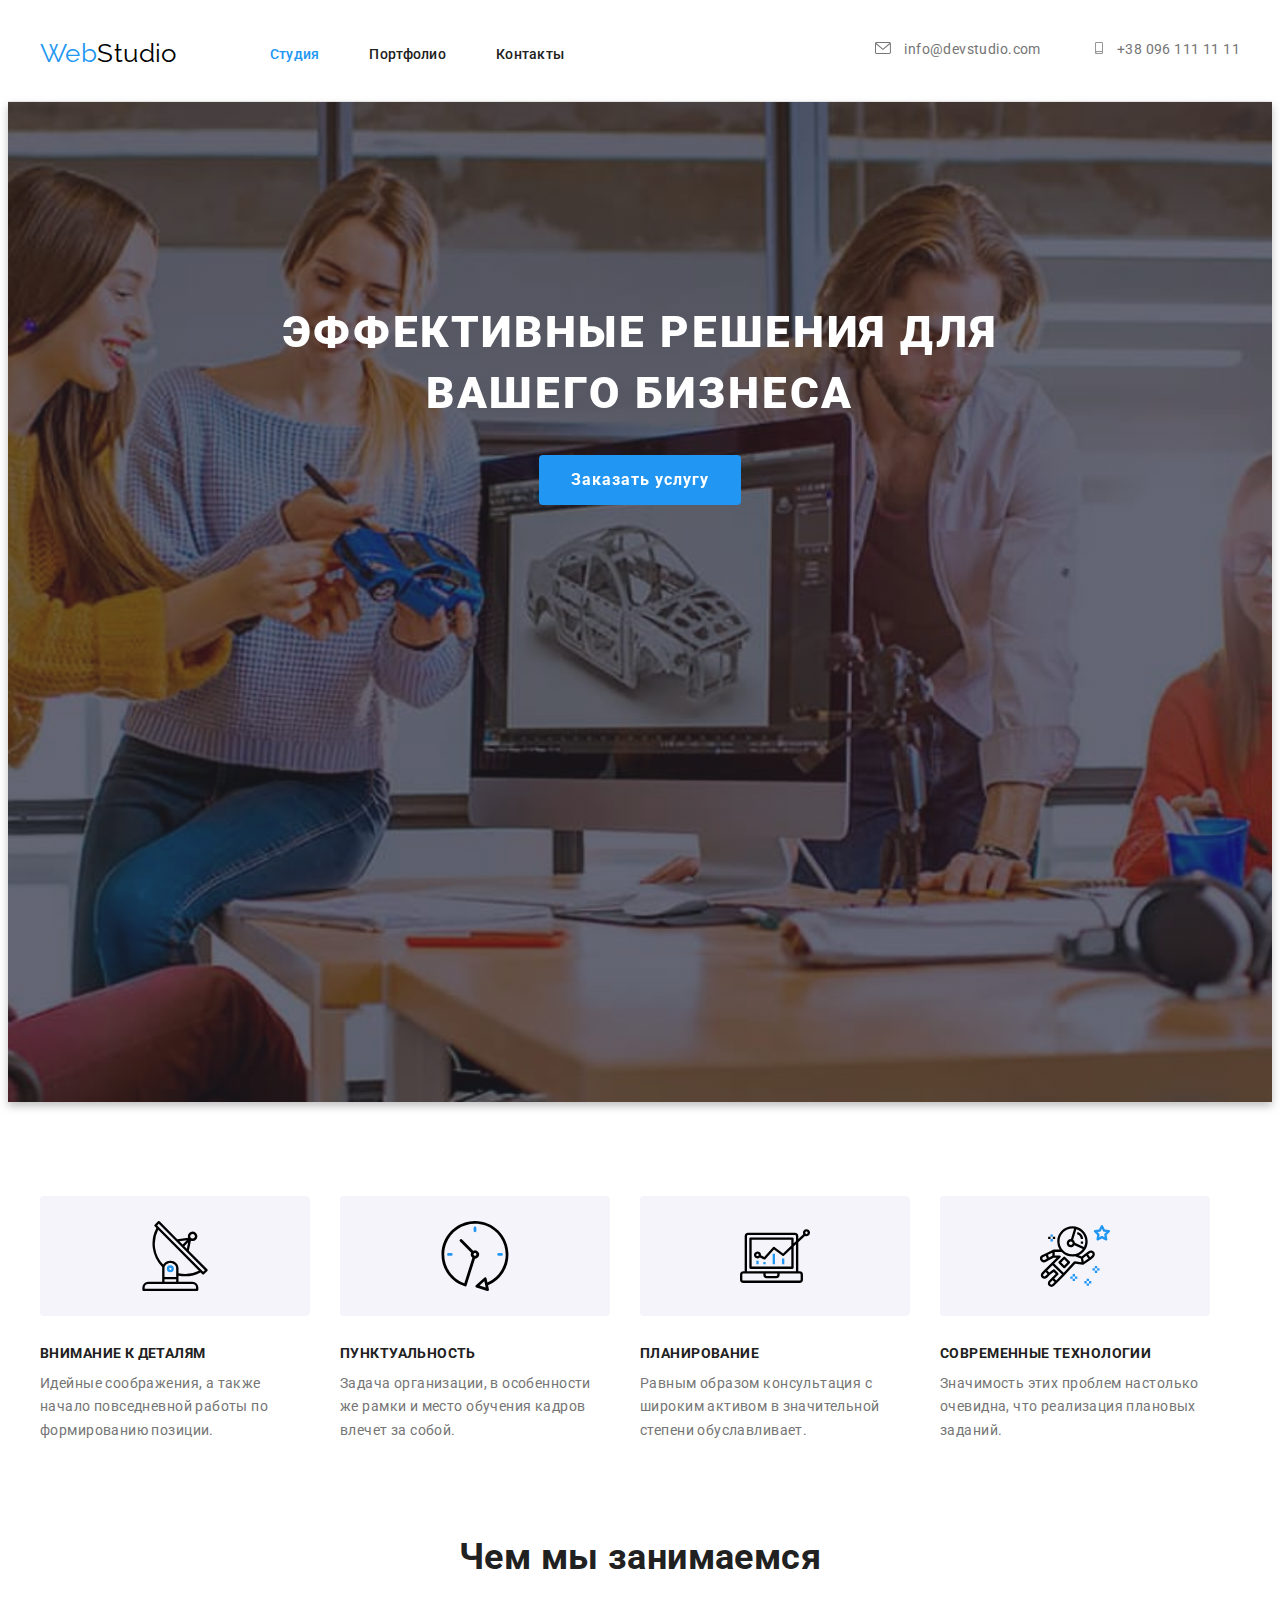
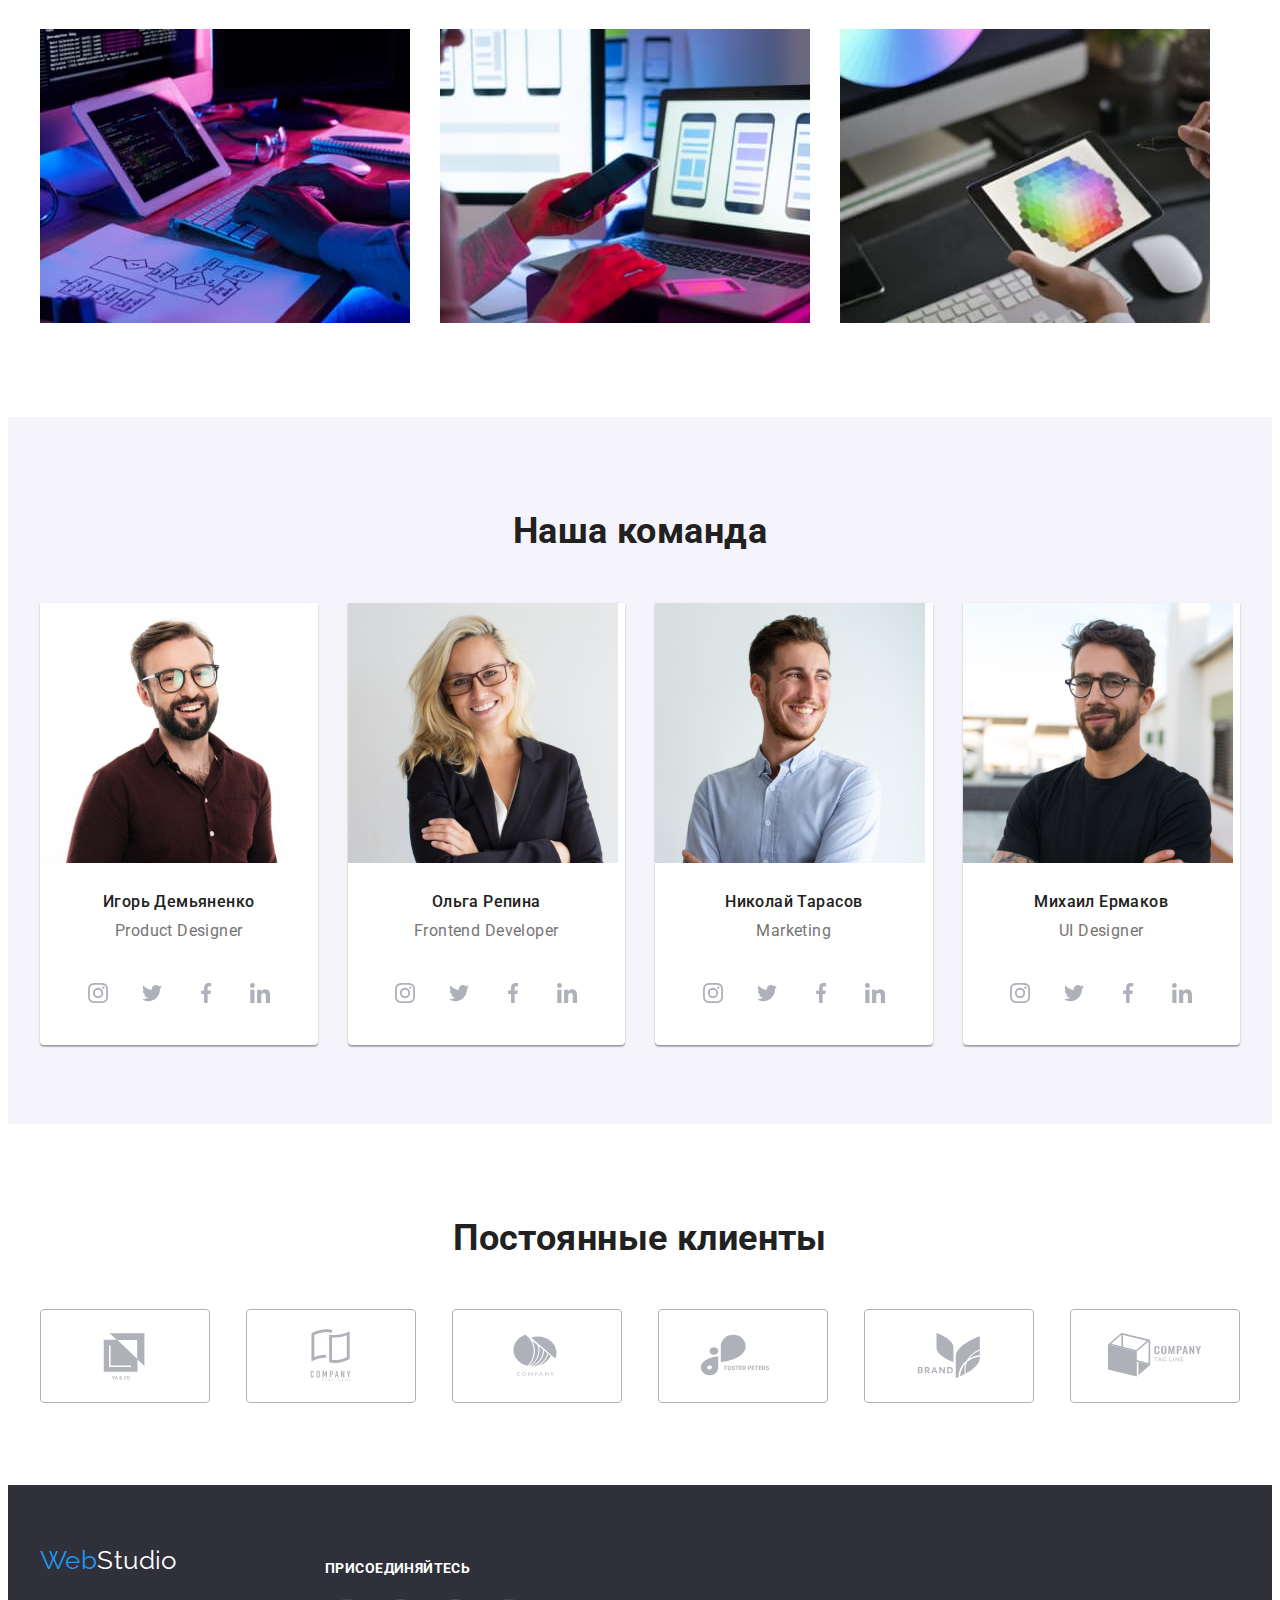
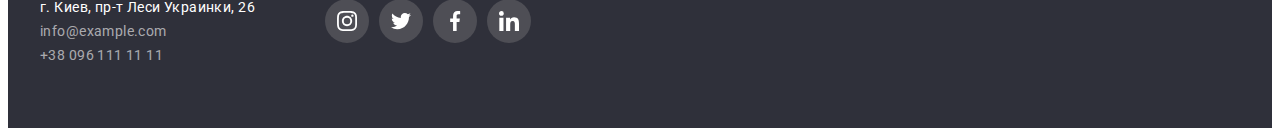
==== commit e9644ad2: "finished-studio" ====
--- a/index.html
+++ b/index.html
@@ -1,325 +1,566 @@
 <!DOCTYPE html>
 <html lang="ru">
+  <head>
+    <meta charset="UTF-8" />
+    <meta http-equiv="X-UA-Compatible" content="IE=edge" />
+    <meta name="viewport" content="width=device-width, initial-scale=1.0" />
+    <title>Студия</title>
+    <link rel="preconnect" href="https://fonts.googleapis.com" />
+    <link rel="preconnect" href="https://fonts.gstatic.com" crossorigin />
+    <link
+      href="https://fonts.googleapis.com/css2?family=Raleway:wght@700&family=Roboto:wght@400;500;700;900&display=swap"
+      rel="stylesheet"
+    />
+    <link
+      rel="stylesheet"
+      href="https://cdnjs.cloudflare.com/ajax/libs/modern-normalize/1.1.0/modern-normalize.min.css"
+      integrity="sha512-wpPYUAdjBVSE4KJnH1VR1HeZfpl1ub8YT/NKx4PuQ5NmX2tKuGu6U/JRp5y+Y8XG2tV+wKQpNHVUX03MfMFn9Q=="
+      crossorigin="anonymous"
+      referrerpolicy="no-referrer"
+    />
+    <link rel="stylesheet" href="./css/style.css" />
+  </head>
 
-<head>
-  <meta charset="UTF-8" />
-  <meta http-equiv="X-UA-Compatible" content="IE=edge" />
-  <meta name="viewport" content="width=device-width, initial-scale=1.0" />
-  <title>Студия</title>
-  <link rel="preconnect" href="https://fonts.googleapis.com" />
-  <link rel="preconnect" href="https://fonts.gstatic.com" crossorigin />
-  <link href="https://fonts.googleapis.com/css2?family=Raleway:wght@700&family=Roboto:wght@400;500;700;900&display=swap"
-    rel="stylesheet" />
-  <link rel="stylesheet" href="https://cdnjs.cloudflare.com/ajax/libs/modern-normalize/1.1.0/modern-normalize.min.css"
-    integrity="sha512-wpPYUAdjBVSE4KJnH1VR1HeZfpl1ub8YT/NKx4PuQ5NmX2tKuGu6U/JRp5y+Y8XG2tV+wKQpNHVUX03MfMFn9Q=="
-    crossorigin="anonymous" referrerpolicy="no-referrer" />
-  <link rel="stylesheet" href="./css/style.css" />
-</head>
-
-<body>
-  <!-- шапка -->
-  <header class="page-header">
-    <div class="container main-nav">
-      <nav class="nav">
-        <a class="logo" href="WebStudio"><span class="span">Web</span>Studio</a>
-        <ul class="list site-nav">
+  <body>
+    <!-- шапка -->
+    <header class="page-header">
+      <div class="container main-nav">
+        <nav class="nav">
+          <a class="logo" href="WebStudio"
+            ><span class="span">Web</span>Studio</a
+          >
+          <ul class="list site-nav">
+            <li class="link">
+              <a class="link-nav current" href="./index.html">Студия</a>
+            </li>
+            <li class="link">
+              <a class="link-nav" href="./portfolio.html">Портфолио</a>
+            </li>
+            <li class="link">
+              <a class="link-nav" href="Контакты">Контакты</a>
+            </li>
+          </ul>
+        </nav>
+        <ul class="contact">
           <li class="link">
-            <a class="link-nav current" href="./index.html">Студия</a>
+            <a class="link-contact" href="mailto:info@devstudio.com"
+              ><svg class="icon-contact" width="16" height="12">
+                <use href="./images/icons.svg#icon-envelope"></use>
+              </svg>
+              info@devstudio.com</a
+            >
           </li>
           <li class="link">
-            <a class="link-nav" href="./portfolio.html">Портфолио</a>
-          </li>
-          <li class="link">
-            <a class="link-nav" href="Контакты">Контакты</a>
-          </li>
-        </ul>
-      </nav>
-      <ul class="contact">
-        <li class="link">
-          <a class="link-contact" href="mailto:info@devstudio.com"><svg class="icon-contact" width="16" height="12">
-              <use href="./images/icons.svg#icon-envelope"></use>
-            </svg>
-            info@devstudio.com</a>
-        </li>
-        <li class="link">
-          <a class="link-contact" href="tel:+380961111111"><svg class="icon-contact" width="16" height="12">
-              <use href="./images/icons.svg#icon-smartphone"></use>
-            </svg>+38 096 111 11 11</a>
-        </li>
-      </ul>
-    </div>
-  </header>
-  <main>
-    <!-- hero -->
-    <section class="section hero">
-      <div class="container">
-        <h1 class="page-hero">Эффективные решения для вашего бизнеса</h1>
-        <button class="button" type="button">Заказать услугу</button>
-      </div>
-    </section>
-    <!-- section особливості -->
-    <section class="section features">
-      <div class="container">
-        <h2 class="title visually-hidden">Особенности</h2>
-        <ul class="list">
-          <li class="list-features link">
-           <div class="features-icon">
-              <svg class="icon-box" width="70" height="70">
-                <use href="./images/icons.svg#icon-antenna"></use>
-              </svg>
-            </div>
-            <h3 class="subtitle">Внимание к деталям</h3>
-            <p class="subtitle-text">
-              Идейные соображения, а также начало повседневной работы по
-              формированию позиции.
-            </p>
-          </li>
-          <li class="list-features link">
-            <div class="features-icon">
-              <svg class="icon-box" width="70" height="70">
-                <use href="./images/icons.svg#icon-clock"></use>
-              </svg>
-            </div>
-            <h3 class="subtitle">Пунктуальность</h3>
-            <p class="subtitle-text">
-              Задача организации, в особенности же рамки и место обучения
-              кадров влечет за собой.
-            </p>
-          </li>
-          <li class="list-features link">
-            <div class="features-icon">
-              <svg class="icon-box" width="70" height="70">
-                <use href="./images/icons.svg#icon-diagram"></use>
-              </svg>
-            </div>
-            <h3 class="subtitle">Планирование</h3>
-            <p class="subtitle-text">
-              Равным образом консультация с широким активом в значительной
-              степени обуславливает.
-            </p>
-          </li>
-          <li class="list-features link">
-            <div class="features-icon">
-              <svg class="icon-box" width="70" height="70">
-                <use href="./images/icons.svg#icon-astronaut"></use>
-              </svg>
-            </div>
-            <h3 class="subtitle">Современные технологии</h3>
-            <p class="subtitle-text">
-              Значимость этих проблем настолько очевидна, что реализация
-              плановых заданий.
-            </p>
+            <a class="link-contact" href="tel:+380961111111"
+              ><svg class="icon-contact" width="16" height="12">
+                <use href="./images/icons.svg#icon-smartphone"></use></svg
+              >+38 096 111 11 11</a
+            >
           </li>
         </ul>
       </div>
-    </section>
-    <!-- section Чем мы занимаемся -->
-    <section class="section">
+    </header>
+    <main>
+      <!-- hero -->
+      <section class="section hero">
+        <div class="container">
+          <h1 class="page-hero">Эффективные решения для вашего бизнеса</h1>
+          <button class="button" type="button">Заказать услугу</button>
+        </div>
+      </section>
+      <!-- section особливості -->
+      <section class="section features">
+        <div class="container">
+          <h2 class="title visually-hidden">Особенности</h2>
+          <ul class="list">
+            <li class="list-features link">
+              <div class="features-icon">
+                <svg class="icon-box" width="70" height="70">
+                  <use href="./images/icons.svg#icon-antenna"></use>
+                </svg>
+              </div>
+              <h3 class="subtitle">Внимание к деталям</h3>
+              <p class="subtitle-text">
+                Идейные соображения, а также начало повседневной работы по
+                формированию позиции.
+              </p>
+            </li>
+            <li class="list-features link">
+              <div class="features-icon">
+                <svg class="icon-box" width="70" height="70">
+                  <use href="./images/icons.svg#icon-clock"></use>
+                </svg>
+              </div>
+              <h3 class="subtitle">Пунктуальность</h3>
+              <p class="subtitle-text">
+                Задача организации, в особенности же рамки и место обучения
+                кадров влечет за собой.
+              </p>
+            </li>
+            <li class="list-features link">
+              <div class="features-icon">
+                <svg class="icon-box" width="70" height="70">
+                  <use href="./images/icons.svg#icon-diagram"></use>
+                </svg>
+              </div>
+              <h3 class="subtitle">Планирование</h3>
+              <p class="subtitle-text">
+                Равным образом консультация с широким активом в значительной
+                степени обуславливает.
+              </p>
+            </li>
+            <li class="list-features link">
+              <div class="features-icon">
+                <svg class="icon-box" width="70" height="70">
+                  <use href="./images/icons.svg#icon-astronaut"></use>
+                </svg>
+              </div>
+              <h3 class="subtitle">Современные технологии</h3>
+              <p class="subtitle-text">
+                Значимость этих проблем настолько очевидна, что реализация
+                плановых заданий.
+              </p>
+            </li>
+          </ul>
+        </div>
+      </section>
+      <!-- section Чем мы занимаемся -->
+      <section class="section">
+        <div class="container">
+          <h2 class="title">Чем мы занимаемся</h2>
+          <ul class="our-work">
+            <li class="link-work link">
+              <img
+                src="./images/boxone.jpg"
+                alt="робота з клавиатурой"
+                width="370"
+                height="294"
+              />
+            </li>
+            <li class="link-work link">
+              <img
+                src="./images/boxtwo.jpg"
+                alt="робота з телефонам"
+                width="370"
+                height="294"
+              />
+            </li>
+            <li class="link-work link">
+              <img
+                src="./images/boxthree.jpg"
+                alt="робота з планшетом"
+                width="370"
+                height="294"
+              />
+            </li>
+          </ul>
+        </div>
+      </section>
+      <!-- section Наша команда -->
+      <section class="section section-team">
+        <div class="container">
+          <h2 class="title">Наша команда</h2>
+          <ul class="our-team card-set">
+            <li class="link link-team card-set-item">
+              <img
+                src="./images/proddesigner.jpg"
+                alt="продакт дизайнер"
+                width="270"
+                height="260"
+              />
+              <h3 class="title-name">Игорь Демьяненко</h3>
+              <p class="title-name-trade" lang="en">Product Designer</p>
+              <ul class="social-media-list">
+                <li class="social-media-item">
+                  <a
+                    class="social-media-link"
+                    href=""
+                    target="_blank"
+                    rel="noopener noreferrer"
+                    aria-label="instagram"
+                    ><svg class="social-media-icon" width="20" height="20">
+                      <use href="./images/icons.svg#icon-instagram"></use>
+                    </svg>
+                  </a>
+                </li>
+                <li class="social-media-item">
+                  <a
+                    class="social-media-link"
+                    href=""
+                    target="_blank"
+                    rel="noopener noreferrer"
+                    aria-label="twitter"
+                    ><svg class="social-media-icon" width="20" height="20">
+                      <use href="./images/icons.svg#icon-twitter"></use></svg
+                  ></a>
+                </li>
+                <li class="social-media-item">
+                  <a
+                    class="social-media-link"
+                    href=""
+                    target="_blank"
+                    rel="noopener noreferrer"
+                    aria-label="facebook"
+                    ><svg class="social-media-icon" width="20" height="20">
+                      <use href="./images/icons.svg#icon-facebook"></use></svg
+                  ></a>
+                </li>
+                <li class="social-media-item">
+                  <a
+                    class="social-media-link"
+                    href=""
+                    target="_blank"
+                    rel="noopener noreferrer"
+                    aria-label="linkedin"
+                    ><svg class="social-media-icon" width="20" height="20">
+                      <use href="./images/icons.svg#icon-linkedin"></use></svg
+                  ></a>
+                </li>
+              </ul>
+            </li>
+            <li class="link link-team card-set-item">
+              <img
+                src="./images/frontend.jpg"
+                alt="фронтенд розробник"
+                width="270"
+                height="260"
+              />
+              <h3 class="title-name">Ольга Репина</h3>
+              <p class="title-name-trade" lang="en">Frontend Developer</p>
+              <ul class="social-media-list">
+                <li class="social-media-item">
+                  <a
+                    class="social-media-link"
+                    href=""
+                    target="_blank"
+                    rel="noopener noreferrer"
+                    aria-label="instagram"
+                    ><svg class="social-media-icon" width="20" height="20">
+                      <use href="./images/icons.svg#icon-instagram"></use>
+                    </svg>
+                  </a>
+                </li>
+                <li class="social-media-item">
+                  <a
+                    class="social-media-link"
+                    href=""
+                    target="_blank"
+                    rel="noopener noreferrer"
+                    aria-label="twitter"
+                    ><svg class="social-media-icon" width="20" height="20">
+                      <use href="./images/icons.svg#icon-twitter"></use></svg
+                  ></a>
+                </li>
+                <li class="social-media-item">
+                  <a
+                    class="social-media-link"
+                    href=""
+                    target="_blank"
+                    rel="noopener noreferrer"
+                    aria-label="facebook"
+                    ><svg class="social-media-icon" width="20" height="20">
+                      <use href="./images/icons.svg#icon-facebook"></use></svg
+                  ></a>
+                </li>
+                <li class="social-media-item">
+                  <a
+                    class="social-media-link"
+                    href=""
+                    target="_blank"
+                    rel="noopener noreferrer"
+                    aria-label="linkedin"
+                    ><svg class="social-media-icon" width="20" height="20">
+                      <use href="./images/icons.svg#icon-linkedin"></use></svg
+                  ></a>
+                </li>
+              </ul>
+            </li>
+            <li class="link link-team card-set-item">
+              <img
+                src="./images/marketing.jpg"
+                alt="маркетолог"
+                width="270"
+                height="260"
+              />
+              <h3 class="title-name">Николай Тарасов</h3>
+              <p class="title-name-trade" lang="en">Marketing</p>
+              <ul class="social-media-list">
+                <li class="social-media-item">
+                  <a
+                    class="social-media-link"
+                    href=""
+                    target="_blank"
+                    rel="noopener noreferrer"
+                    aria-label="instagram"
+                    ><svg class="social-media-icon" width="20" height="20">
+                      <use href="./images/icons.svg#icon-instagram"></use>
+                    </svg>
+                  </a>
+                </li>
+                <li class="social-media-item">
+                  <a
+                    class="social-media-link"
+                    href=""
+                    target="_blank"
+                    rel="noopener noreferrer"
+                    aria-label="twitter"
+                    ><svg class="social-media-icon" width="20" height="20">
+                      <use href="./images/icons.svg#icon-twitter"></use></svg
+                  ></a>
+                </li>
+                <li class="social-media-item">
+                  <a
+                    class="social-media-link"
+                    href=""
+                    target="_blank"
+                    rel="noopener noreferrer"
+                    aria-label="facebook"
+                    ><svg class="social-media-icon" width="20" height="20">
+                      <use href="./images/icons.svg#icon-facebook"></use></svg
+                  ></a>
+                </li>
+                <li class="social-media-item">
+                  <a
+                    class="social-media-link"
+                    href=""
+                    target="_blank"
+                    rel="noopener noreferrer"
+                    aria-label="linkedin"
+                    ><svg class="social-media-icon" width="20" height="20">
+                      <use href="./images/icons.svg#icon-linkedin"></use></svg
+                  ></a>
+                </li>
+              </ul>
+            </li>
+            <li class="link link-team card-set-item">
+              <img
+                src="./images/designer.jpg"
+                alt="дизайнер"
+                width="270"
+                height="260"
+              />
+              <h3 class="title-name">Михаил Ермаков</h3>
+              <p class="title-name-trade" lang="en">UI Designer</p>
+              <ul class="social-media-list">
+                <li class="social-media-item">
+                  <a
+                    class="social-media-link"
+                    href=""
+                    target="_blank"
+                    rel="noopener noreferrer"
+                    aria-label="instagram"
+                    ><svg class="social-media-icon" width="20" height="20">
+                      <use href="./images/icons.svg#icon-instagram"></use>
+                    </svg>
+                  </a>
+                </li>
+                <li class="social-media-item">
+                  <a
+                    class="social-media-link"
+                    href=""
+                    target="_blank"
+                    rel="noopener noreferrer"
+                    aria-label="twitter"
+                    ><svg class="social-media-icon" width="20" height="20">
+                      <use href="./images/icons.svg#icon-twitter"></use></svg
+                  ></a>
+                </li>
+                <li class="social-media-item">
+                  <a
+                    class="social-media-link"
+                    href=""
+                    target="_blank"
+                    rel="noopener noreferrer"
+                    aria-label="facebook"
+                    ><svg class="social-media-icon" width="20" height="20">
+                      <use href="./images/icons.svg#icon-facebook"></use></svg
+                  ></a>
+                </li>
+                <li class="social-media-item">
+                  <a
+                    class="social-media-link"
+                    href=""
+                    target="_blank"
+                    rel="noopener noreferrer"
+                    aria-label="linkedin"
+                    ><svg class="social-media-icon" width="20" height="20">
+                      <use href="./images/icons.svg#icon-linkedin"></use></svg
+                  ></a>
+                </li>
+              </ul>
+            </li>
+          </ul>
+        </div>
+      </section>
+      <!-- постійні клієнти -->
+      <section class="section сlient">
+        <div class="container">
+          <h2 class="title">Постоянные клиенты</h2>
+          <ul class="list-client">
+            <li class="box-client">
+              <a
+                class="box-link"
+                href=""
+                target="_blank"
+                rel="noopener noreferrer"
+                aria-label="logo"
+              >
+                <svg width="106" height="60">
+                  <use href="./images/icons.svg#icon-Logo"></use>
+                </svg>
+              </a>
+            </li>
+            <li class="box-client">
+              <a
+                class="box-link"
+                href=""
+                target="_blank"
+                rel="noopener noreferrer"
+                aria-label="logo"
+              >
+                <svg width="106" height="60">
+                  <use href="./images/icons.svg#icon-Logo1"></use>
+                </svg>
+              </a>
+            </li>
+            <li class="box-client">
+              <a
+                class="box-link"
+                href=""
+                target="_blank"
+                rel="noopener noreferrer"
+                aria-label="logo"
+              >
+                <svg width="106" height="60">
+                  <use href="./images/icons.svg#icon-Logo2"></use>
+                </svg>
+              </a>
+            </li>
+            <li class="box-client">
+              <a
+                class="box-link"
+                href=""
+                target="_blank"
+                rel="noopener noreferrer"
+                aria-label="logo"
+              >
+                <svg width="106" height="60">
+                  <use href="./images/icons.svg#icon-Logo3"></use>
+                </svg>
+              </a>
+            </li>
+            <li class="box-client">
+              <a
+                class="box-link"
+                href=""
+                target="_blank"
+                rel="noopener noreferrer"
+                aria-label="logo"
+              >
+                <svg width="106" height="60">
+                  <use href="./images/icons.svg#icon-Logo4"></use>
+                </svg>
+              </a>
+            </li>
+            <li class="box-client">
+              <a
+                class="box-link"
+                href=""
+                target="_blank"
+                rel="noopener noreferrer"
+                aria-label="logo"
+              >
+                <svg width="106" height="60">
+                  <use href="./images/icons.svg#icon-Logo5"></use>
+                </svg>
+              </a>
+            </li>
+          </ul>
+        </div>
+      </section>
+    </main>
+    <!-- підвал -->
+    <footer class="footer">
       <div class="container">
-        <h2 class="title">Чем мы занимаемся</h2>
-        <ul class="our-work">
-          <li class="link-work link">
-            <img src="./images/boxone.jpg" alt="робота з клавиатурой" width="370" height="294" />
-          </li>
-          <li class="link-work link">
-            <img src="./images/boxtwo.jpg" alt="робота з телефонам" width="370" height="294" />
-          </li>
-          <li class="link-work link">
-            <img src="./images/boxthree.jpg" alt="робота з планшетом" width="370" height="294" />
-          </li>
-        </ul>
-      </div>
-    </section>
-    <!-- section Наша команда -->
-    <section class="section section-team">
-      <div class="container">
-        <h2 class="title">Наша команда</h2>
-        <ul class="our-team card-set">
-          <li class="link link-team card-set-item">
-            <img src="./images/proddesigner.jpg" alt="продакт дизайнер" width="270" height="260" />
-            <h3 class="title-name">Игорь Демьяненко</h3>
-            <p class="title-name-trade" lang="en">Product Designer</p>
-            <ul class="social-media-list">
-              <li class="social-media-item">
-                <a class="social-media-link" href="" target="_blank" rel="noopener noreferrer"
-                  aria-label="instagram"><svg class="social-media-icon" width="20" height="20">
-                    <use href="./images/icons.svg#icon-instagram"></use>
-                  </svg>
-                </a>
+        <div class="footer-contact">
+          <a class="logo-footer" href="./index.html"
+            ><span class="span">Web</span>Studio</a
+          >
+          <address>
+            <ul class="footer-list">
+              <li class="link">
+                <a
+                  class="link-contact address"
+                  href="https://goo.gl/maps/sdTWrFby8Wr7bBPv6"
+                  target="_blank"
+                  rel="noopener noreferrer"
+                  >г. Киев, пр-т Леси Украинки, 26</a
+                >
               </li>
-              <li class="social-media-item">
-                <a class="social-media-link" href="" target="_blank" rel="noopener noreferrer" aria-label="twitter"><svg
-                    class="social-media-icon" width="20" height="20">
-                    <use href="./images/icons.svg#icon-twitter"></use>
-                  </svg></a>
+              <li class="link">
+                <a class="link-footer" href="mailto:info@example.com"
+                  >info@example.com</a
+                >
               </li>
-              <li class="social-media-item">
-                <a class="social-media-link" href="" target="_blank" rel="noopener noreferrer"
-                  aria-label="facebook"><svg class="social-media-icon" width="20" height="20">
-                    <use href="./images/icons.svg#icon-facebook"></use>
-                  </svg></a>
-              </li>
-              <li class="social-media-item">
-                <a class="social-media-link" href="" target="_blank" rel="noopener noreferrer"
-                  aria-label="linkedin"><svg class="social-media-icon" width="20" height="20">
-                    <use href="./images/icons.svg#icon-linkedin"></use>
-                  </svg></a>
+              <li class="link">
+                <a class="link-footer contact_link" href="tel:+380961111111">
+                  +38 096 111 11 11</a
+                >
               </li>
             </ul>
-          </li>
-          <li class="link link-team card-set-item">
-            <img src="./images/frontend.jpg" alt="фронтенд розробник" width="270" height="260" />
-            <h3 class="title-name">Ольга Репина</h3>
-            <p class="title-name-trade" lang="en">Frontend Developer</p>
-            <ul class="social-media-list">
-              <li class="social-media-item">
-                <a class="social-media-link" href="" target="_blank" rel="noopener noreferrer"
-                  aria-label="instagram"><svg class="social-media-icon" width="20" height="20">
-                    <use href="./images/icons.svg#icon-instagram"></use>
-                  </svg>
-                </a>
-              </li>
-              <li class="social-media-item">
-                <a class="social-media-link" href="" target="_blank" rel="noopener noreferrer" aria-label="twitter"><svg
-                    class="social-media-icon" width="20" height="20">
-                    <use href="./images/icons.svg#icon-twitter"></use>
-                  </svg></a>
-              </li>
-              <li class="social-media-item">
-                <a class="social-media-link" href="" target="_blank" rel="noopener noreferrer"
-                  aria-label="facebook"><svg class="social-media-icon" width="20" height="20">
-                    <use href="./images/icons.svg#icon-facebook"></use>
-                  </svg></a>
-              </li>
-              <li class="social-media-item">
-                <a class="social-media-link" href="" target="_blank" rel="noopener noreferrer"
-                  aria-label="linkedin"><svg class="social-media-icon" width="20" height="20">
-                    <use href="./images/icons.svg#icon-linkedin"></use>
-                  </svg></a>
-              </li>
-            </ul>
-          </li>
-          <li class="link link-team card-set-item">
-            <img src="./images/marketing.jpg" alt="маркетолог" width="270" height="260" />
-            <h3 class="title-name">Николай Тарасов</h3>
-            <p class="title-name-trade" lang="en">Marketing</p>
-            <ul class="social-media-list">
-              <li class="social-media-item">
-                <a class="social-media-link" href="" target="_blank" rel="noopener noreferrer"
-                  aria-label="instagram"><svg class="social-media-icon" width="20" height="20">
-                    <use href="./images/icons.svg#icon-instagram"></use>
-                  </svg>
-                </a>
-              </li>
-              <li class="social-media-item">
-                <a class="social-media-link" href="" target="_blank" rel="noopener noreferrer" aria-label="twitter"><svg
-                    class="social-media-icon" width="20" height="20">
-                    <use href="./images/icons.svg#icon-twitter"></use>
-                  </svg></a>
-              </li>
-              <li class="social-media-item">
-                <a class="social-media-link" href="" target="_blank" rel="noopener noreferrer"
-                  aria-label="facebook"><svg class="social-media-icon" width="20" height="20">
-                    <use href="./images/icons.svg#icon-facebook"></use>
-                  </svg></a>
-              </li>
-              <li class="social-media-item">
-                <a class="social-media-link" href="" target="_blank" rel="noopener noreferrer"
-                  aria-label="linkedin"><svg class="social-media-icon" width="20" height="20">
-                    <use href="./images/icons.svg#icon-linkedin"></use>
-                  </svg></a>
-              </li>
-            </ul>
-          </li>
-          <li class="link link-team card-set-item">
-            <img src="./images/designer.jpg" alt="дизайнер" width="270" height="260" />
-            <h3 class="title-name">Михаил Ермаков</h3>
-            <p class="title-name-trade" lang="en">UI Designer</p>
-            <ul class="social-media-list">
-              <li class="social-media-item">
-                <a class="social-media-link" href="" target="_blank" rel="noopener noreferrer"
-                  aria-label="instagram"><svg class="social-media-icon" width="20" height="20">
-                    <use href="./images/icons.svg#icon-instagram"></use>
-                  </svg>
-                </a>
-              </li>
-              <li class="social-media-item">
-                <a class="social-media-link" href="" target="_blank" rel="noopener noreferrer" aria-label="twitter"><svg
-                    class="social-media-icon" width="20" height="20">
-                    <use href="./images/icons.svg#icon-twitter"></use>
-                  </svg></a>
-              </li>
-              <li class="social-media-item">
-                <a class="social-media-link" href="" target="_blank" rel="noopener noreferrer"
-                  aria-label="facebook"><svg class="social-media-icon" width="20" height="20">
-                    <use href="./images/icons.svg#icon-facebook"></use>
-                  </svg></a>
-              </li>
-              <li class="social-media-item">
-                <a class="social-media-link" href="" target="_blank" rel="noopener noreferrer"
-                  aria-label="linkedin"><svg class="social-media-icon" width="20" height="20">
-                    <use href="./images/icons.svg#icon-linkedin"></use>
-                  </svg></a>
-              </li>
-            </ul>
-          </li>
-        </ul>
+          </address>
+        </div>
+        <div class="footer-social">
+          <p><strong class="slogan-footer">присоединяйтесь</strong></p>
+          <ul class="footer-social-list">
+            <li class="social-media-item">
+              <a
+                class="social-media-link footer-social-link"
+                href=""
+                target="_blank"
+                rel="noopener noreferrer"
+                aria-label="instagram"
+                ><svg class="social-media-icon" width="20" height="20">
+                  <use href="./images/icons.svg#icon-instagram"></use>
+                </svg>
+              </a>
+            </li>
+            <li class="social-media-item">
+              <a
+                class="social-media-link footer-social-link"
+                href=""
+                target="_blank"
+                rel="noopener noreferrer"
+                aria-label="twitter"
+                ><svg class="social-media-icon" width="20" height="20">
+                  <use href="./images/icons.svg#icon-twitter"></use></svg
+              ></a>
+            </li>
+            <li class="social-media-item">
+              <a
+                class="social-media-link footer-social-link"
+                href=""
+                target="_blank"
+                rel="noopener noreferrer"
+                aria-label="facebook"
+                ><svg class="social-media-icon" width="20" height="20">
+                  <use href="./images/icons.svg#icon-facebook"></use></svg
+              ></a>
+            </li>
+            <li class="social-media-item">
+              <a
+                class="social-media-link footer-social-link"
+                href=""
+                target="_blank"
+                rel="noopener noreferrer"
+                aria-label="linkedin"
+                ><svg class="social-media-icon" width="20" height="20">
+                  <use href="./images/icons.svg#icon-linkedin"></use></svg
+              ></a>
+            </li>
+          </ul>
+        </div>
       </div>
-    </section>
-  </main>
-  <!-- підвал -->
-  <footer class="footer">
-    <div class="container">
-      <div class="footer-contact">
-      <a class="logo-footer" href="./index.html"><span class="span">Web</span>Studio</a>
-      <address>
-        <ul class="footer-list">
-          <li class="link">
-            <a class="link-contact address" href="https://goo.gl/maps/sdTWrFby8Wr7bBPv6" target="_blank"
-              rel="noopener noreferrer">г. Киев, пр-т Леси Украинки, 26</a>
-          </li>
-          <li class="link">
-            <a class="link-footer" href="mailto:info@example.com">info@example.com</a>
-          </li>
-          <li class="link">
-            <a class="link-footer contact_link" href="tel:+380961111111">
-              +38 096 111 11 11</a>
-          </li>
-        </ul>
-      </address>
-    </div>
-      <div class="footer-social">
-        <p><strong class="slogan-footer">присоединяйтесь</strong></p>
-        <ul class="footer-social-list">
-          <li class="social-media-item">
-            <a class="social-media-link" href="" target="_blank" rel="noopener noreferrer"
-              aria-label="instagram"><svg class="social-media-icon" width="20" height="20">
-                <use href="./images/icons.svg#icon-instagram"></use>
-              </svg>
-            </a>
-          </li>
-          <li class="social-media-item">
-            <a class="social-media-link" href="" target="_blank" rel="noopener noreferrer" aria-label="twitter"><svg
-                class="social-media-icon" width="20" height="20">
-                <use href="./images/icons.svg#icon-twitter"></use>
-              </svg></a>
-          </li>
-          <li class="social-media-item">
-            <a class="social-media-link" href="" target="_blank" rel="noopener noreferrer"
-              aria-label="facebook"><svg class="social-media-icon" width="20" height="20">
-                <use href="./images/icons.svg#icon-facebook"></use>
-              </svg></a>
-          </li>
-          <li class="social-media-item">
-            <a class="social-media-link" href="" target="_blank" rel="noopener noreferrer"
-              aria-label="linkedin"><svg class="social-media-icon" width="20" height="20">
-                <use href="./images/icons.svg#icon-linkedin"></use>
-              </svg></a>
-          </li>
-        </ul>
-      </div>
-    </div>
-  </footer>
-</body>
-
-</html>+    </footer>
+  </body>
+</html>
--- a/css/style.css
+++ b/css/style.css
@@ -238,7 +238,6 @@
 /* section-team */
 .section-team {
   background-color: var(--btn-background-color);
-  padding-top: 94px;
 }
 .our-team {
   --items: 4;
@@ -325,7 +324,38 @@
 .social-media-link {
   fill: currentColor;
 }
-
+/* наші клієнти */
+.section.сlient {
+  padding-bottom: 84px;
+}
+.list-client {
+  display: flex;
+  list-style: none;
+  justify-content: space-between;
+}
+.box-client {
+  display: flex;
+  width: 170px;
+  height: 92px;
+}
+.box-link {
+  display: flex;
+  align-items: center;
+  justify-content: center;
+  width: 100%;
+  height: 100%;
+  border: 1px solid #afb1b8;
+  color: #afb1b8;
+  border-radius: 4px;
+}
+.box-link {
+  fill: currentColor;
+}
+.box-link:hover,
+.box-link:focus {
+  fill: var(--accent-color);
+  border-color: var(--accent-color);
+}
 /* footer */
 .footer {
   background-color: var(--hero-background-color);
@@ -363,13 +393,17 @@
   margin-left: 70px;
 }
 .slogan-footer {
-text-transform: uppercase;
-color: var(--main-background-color);
+  text-transform: uppercase;
+  color: var(--main-background-color);
 }
 .footer-social-list {
   list-style: none;
   display: flex;
   margin-top: 20px;
+}
+.footer-social-link {
+  color: var(--main-background-color);
+  background-color: #4e4e55;
 }
 
 /* page-2 */
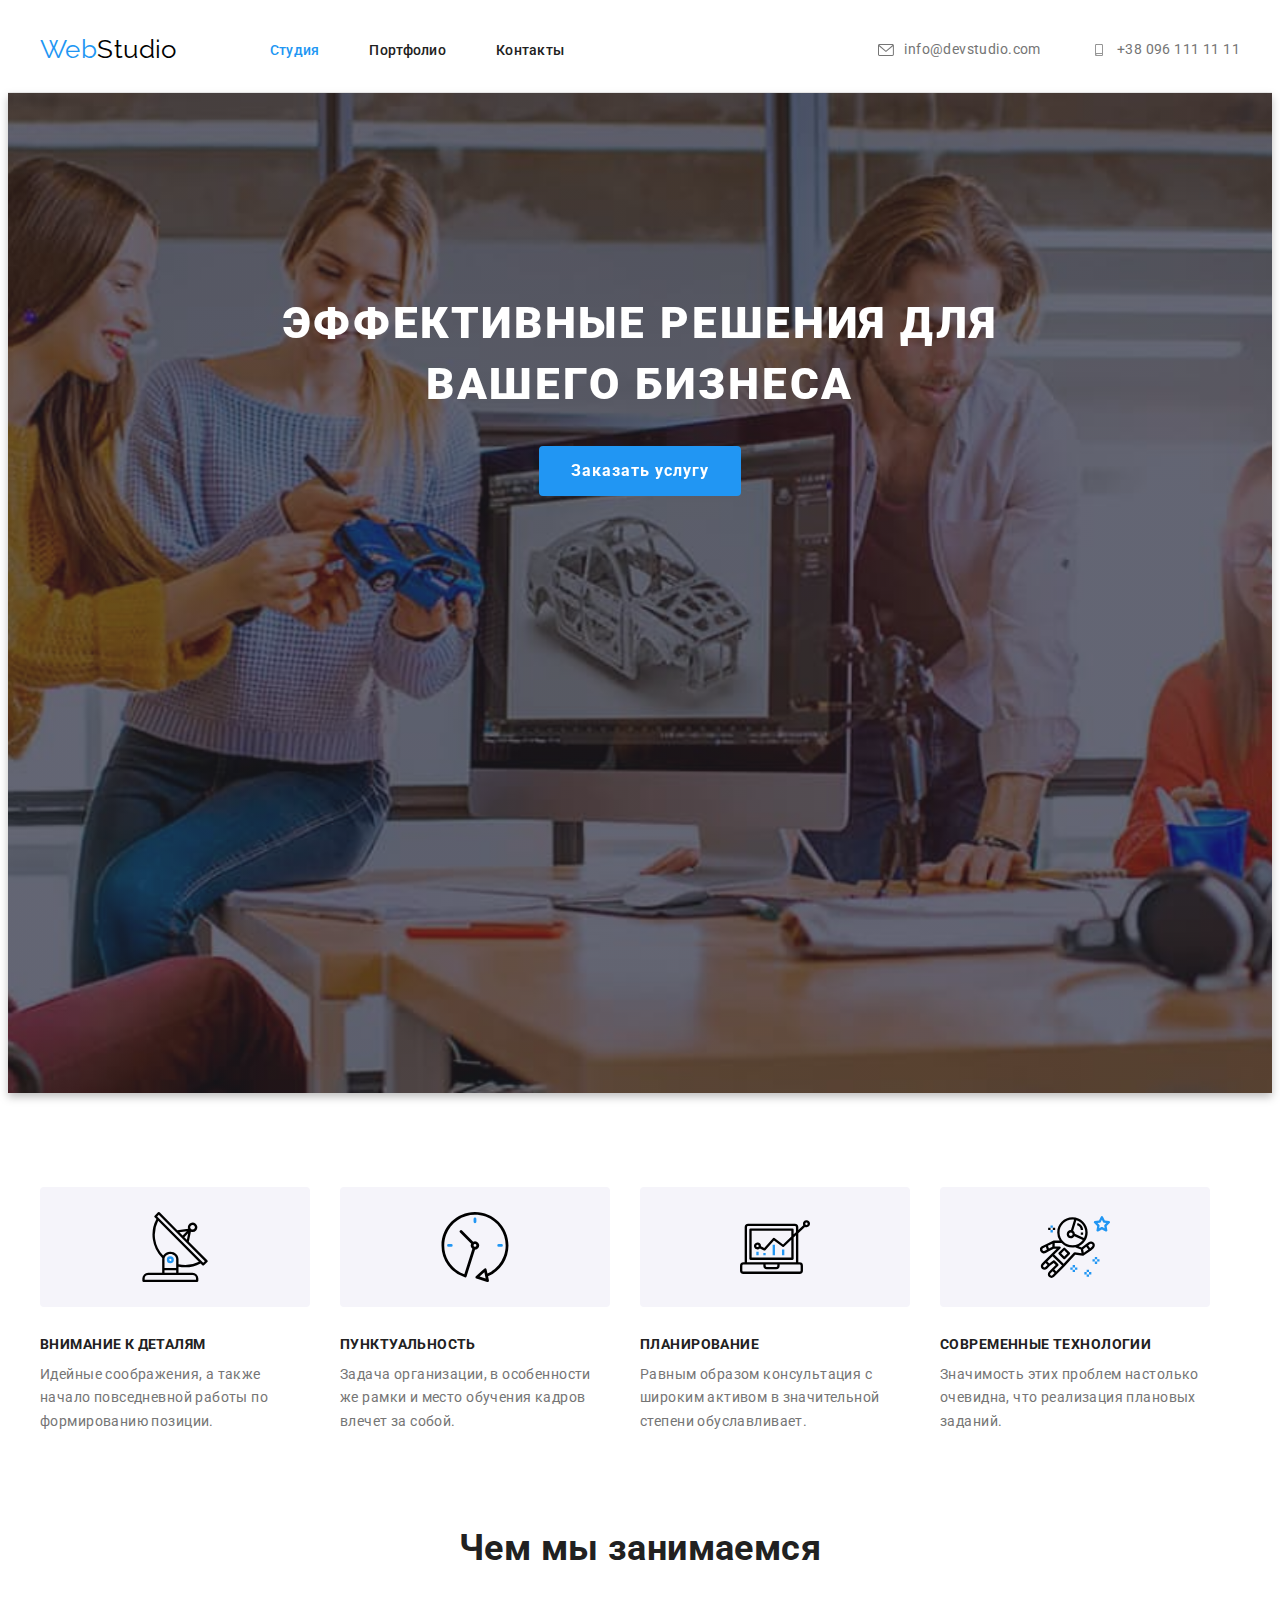
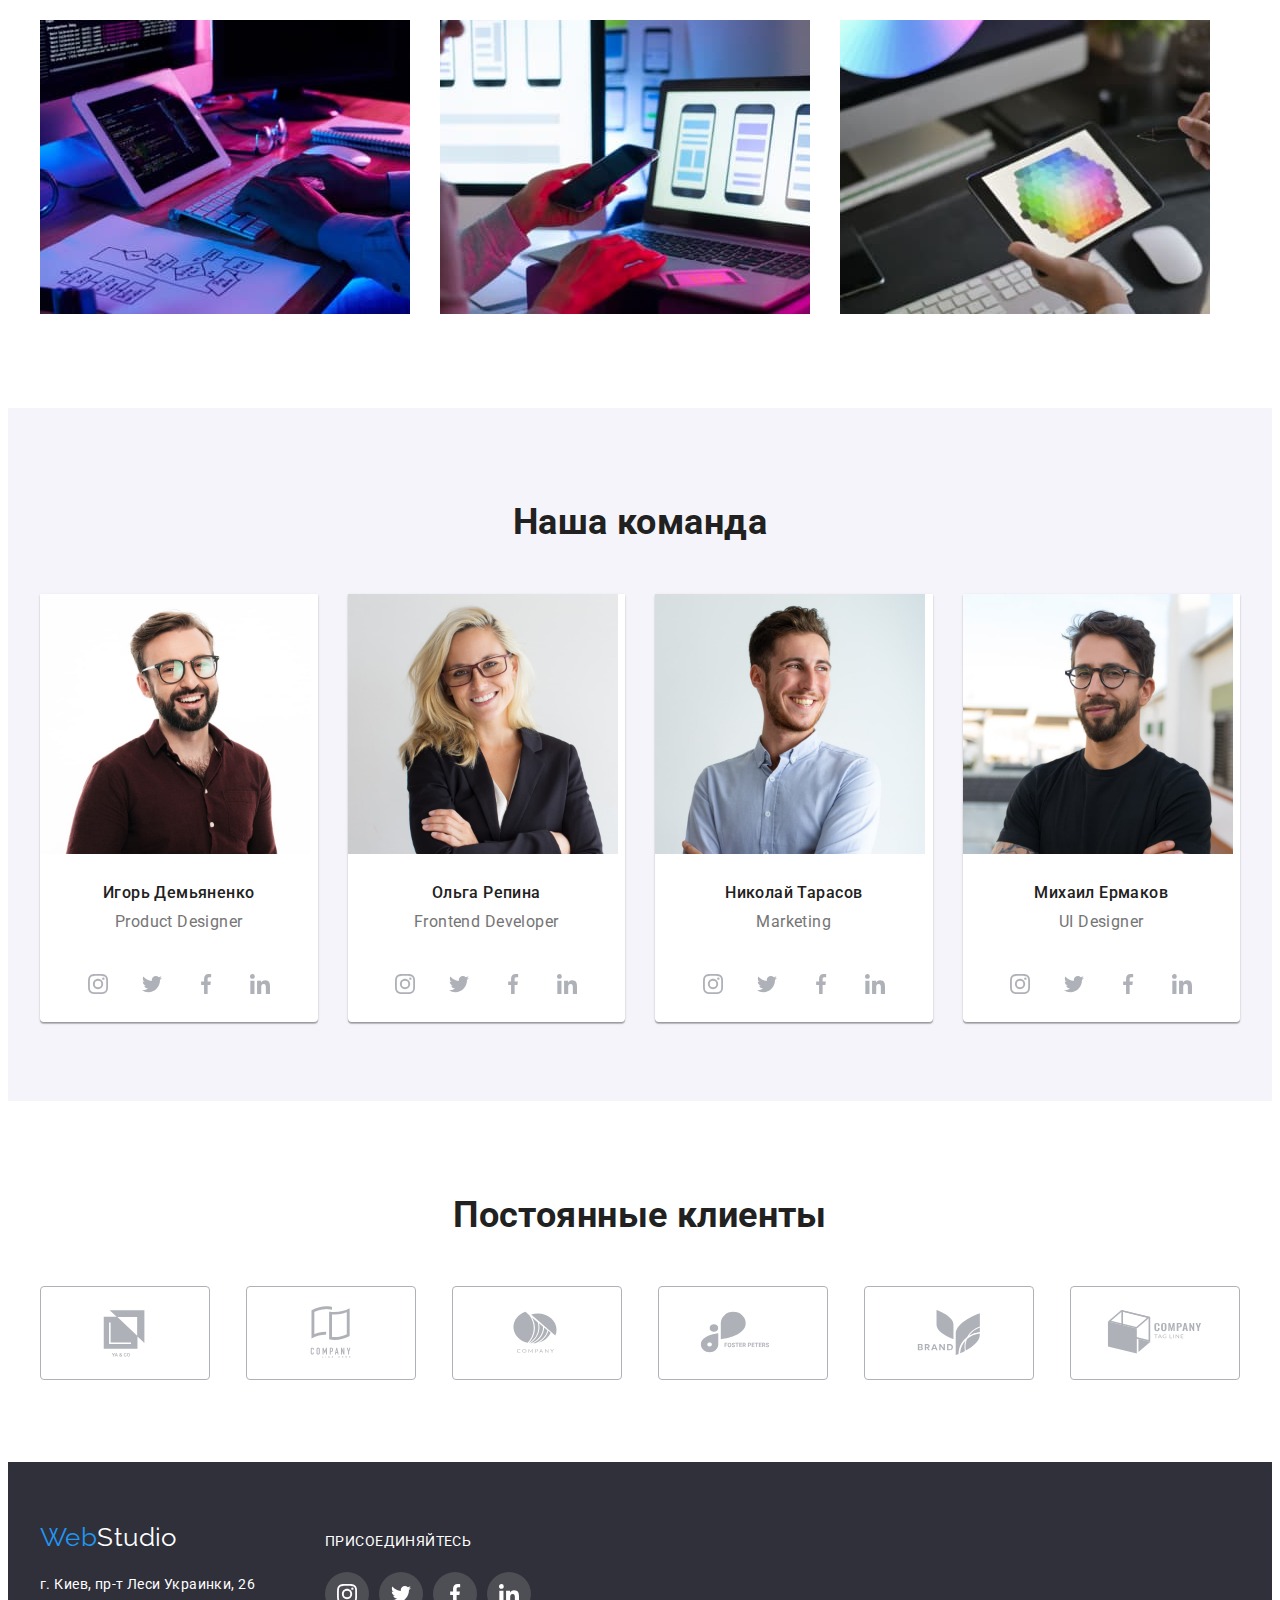
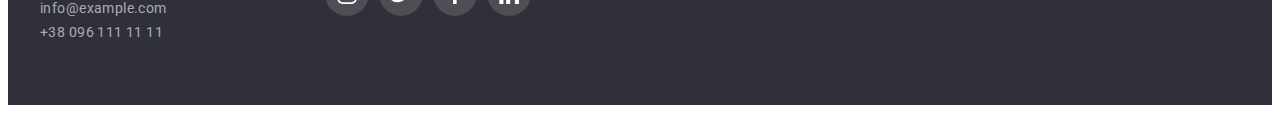
==== commit 69cb70f0: "checked-hm-4" ====
--- a/index.html
+++ b/index.html
@@ -511,7 +511,7 @@
           </address>
         </div>
         <div class="footer-social">
-          <p><strong class="slogan-footer">присоединяйтесь</strong></p>
+          <p class="slogan-footer">присоединяйтесь</p>
           <ul class="footer-social-list">
             <li class="social-media-item">
               <a
--- a/css/style.css
+++ b/css/style.css
@@ -112,7 +112,8 @@
   margin-left: 50px;
 }
 .contact .link-contact {
-  display: block;
+  display: flex;
+  align-items: center;
   padding-top: 32px;
   padding-bottom: 32px;
 }
@@ -130,7 +131,6 @@
 }
 .link-contact {
   color: var(--titel-text-color);
-  margin-bottom: 9px;
 }
 .link-contact:hover,
 .link-contact:focus {
@@ -293,7 +293,7 @@
   list-style: none;
   display: flex;
   justify-content: center;
-  margin-bottom: 30px;
+  margin-bottom: 16px;
 }
 .social-media-item:not(:last-child) {
   margin-right: 10px;
@@ -364,6 +364,7 @@
 }
 .footer .container {
   display: flex;
+  align-items: baseline;
 }
 .logo-footer {
   font-family: var(--accent-font);
@@ -394,6 +395,8 @@
 }
 .slogan-footer {
   text-transform: uppercase;
+  margin-top: 0;
+  margin-bottom: 20px;
   color: var(--main-background-color);
 }
 .footer-social-list {
@@ -452,6 +455,8 @@
 .btn:focus {
   color: var(--main-background-color);
   background-color: var(--accent-color);
+  box-shadow: 0px 3px 1px rgba(0, 0, 0, 0.1), 0px 1px 2px rgba(0, 0, 0, 0.08),
+    0px 2px 2px rgba(0, 0, 0, 0.12);
 }
 .title-card {
   font-size: 18px;
@@ -477,3 +482,11 @@
 .project-link:nth-last-child(-n + 3) {
   margin-bottom: 0;
 }
+.link-card {
+  display: block;
+}
+.link-card:hover,
+.link-card:focus {
+  box-shadow: 0px 1px 1px rgba(0, 0, 0, 0.12), 0px 4px 4px rgba(0, 0, 0, 0.06),
+    1px 4px 6px rgba(0, 0, 0, 0.16);
+}
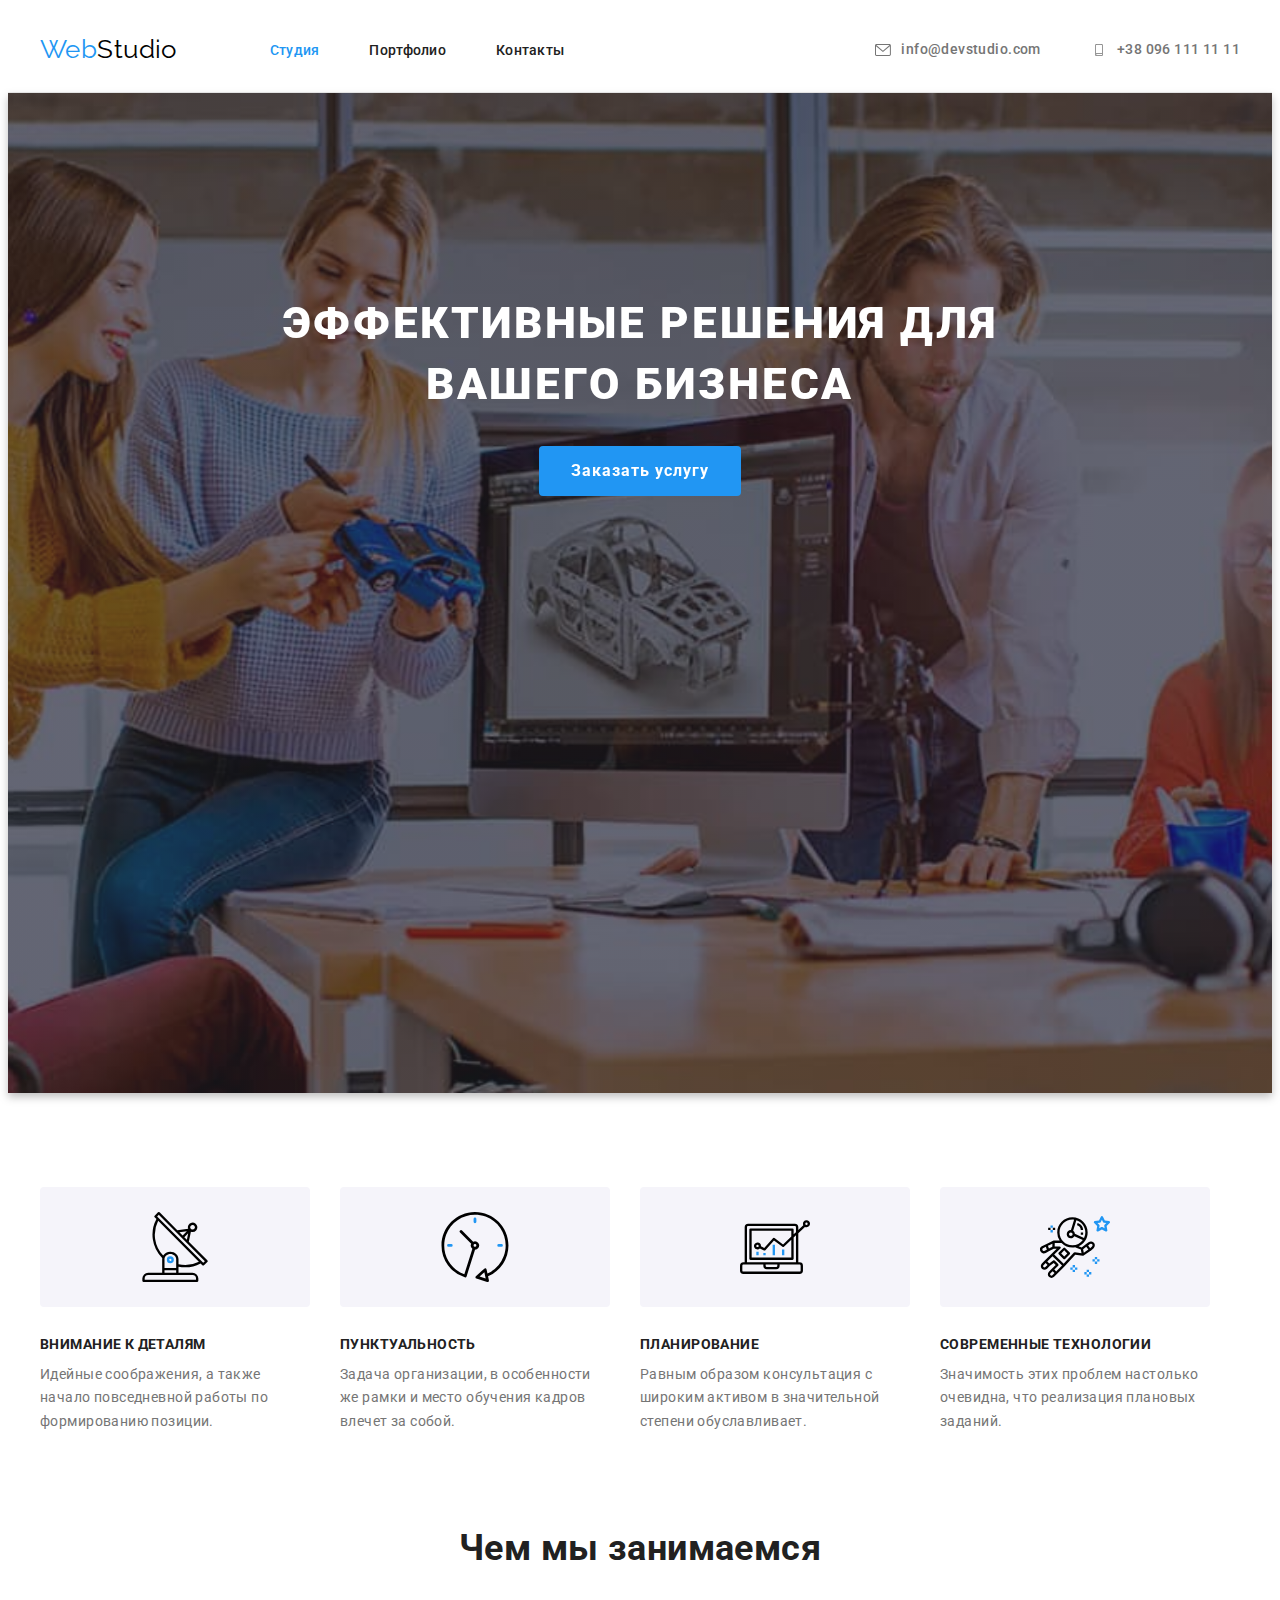
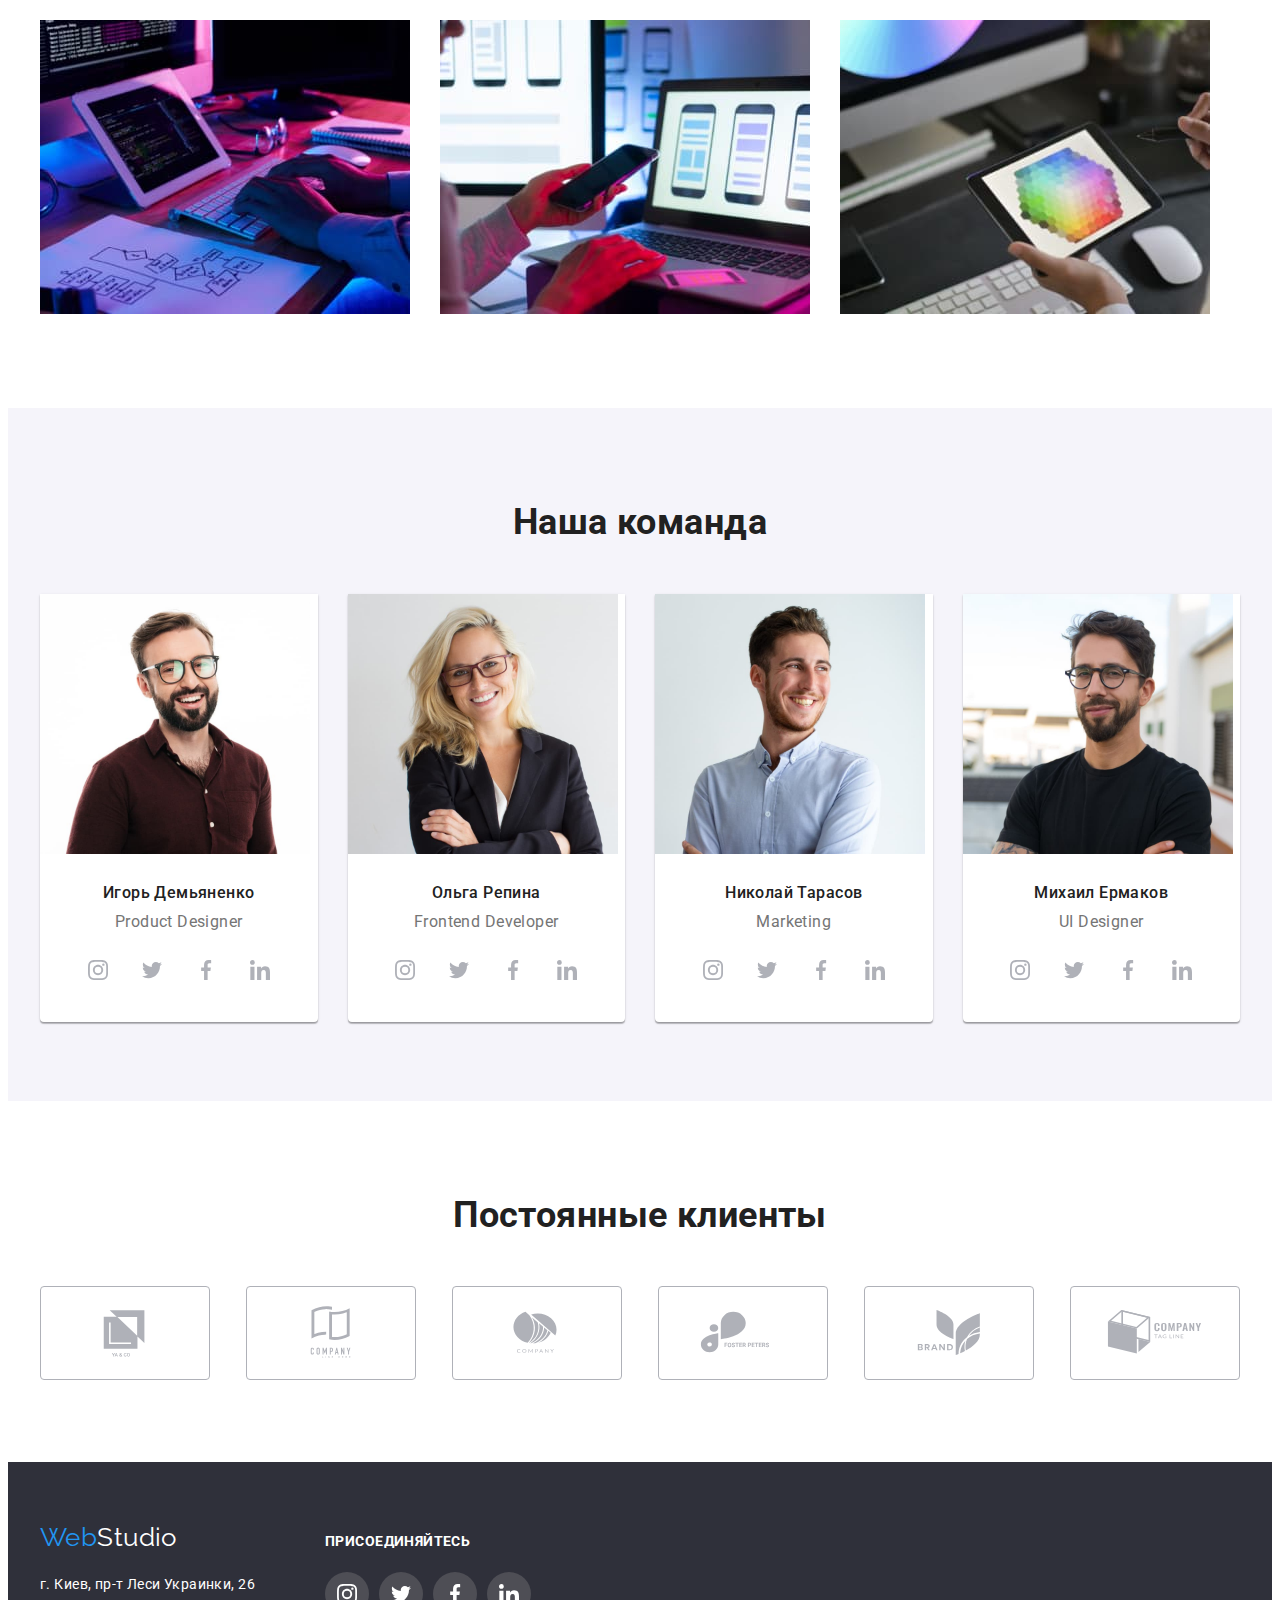
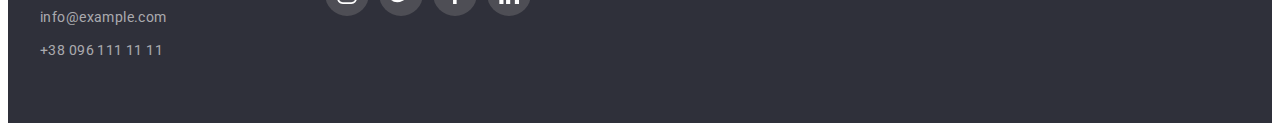
==== commit 67c93747: "work-done" ====
--- a/index.html
+++ b/index.html
@@ -488,7 +488,7 @@
           >
           <address>
             <ul class="footer-list">
-              <li class="link">
+              <li class="link link-address">
                 <a
                   class="link-contact address"
                   href="https://goo.gl/maps/sdTWrFby8Wr7bBPv6"
@@ -497,7 +497,7 @@
                   >г. Киев, пр-т Леси Украинки, 26</a
                 >
               </li>
-              <li class="link">
+              <li class="link link-address">
                 <a class="link-footer" href="mailto:info@example.com"
                   >info@example.com</a
                 >
--- a/css/style.css
+++ b/css/style.css
@@ -114,8 +114,10 @@
 .contact .link-contact {
   display: flex;
   align-items: center;
+  font-weight: 500;
   padding-top: 32px;
   padding-bottom: 32px;
+  color: var(--titel-text-color);
 }
 
 .site-nav {
@@ -128,9 +130,6 @@
   display: block;
   padding-top: 33px;
   padding-bottom: 31px;
-}
-.link-contact {
-  color: var(--titel-text-color);
 }
 .link-contact:hover,
 .link-contact:focus {
@@ -287,13 +286,13 @@
   line-height: 1.18;
   text-align: center;
   margin-top: 0;
-  margin-bottom: 30px;
+  margin-bottom: 16px;
 }
 .social-media-list {
   list-style: none;
   display: flex;
   justify-content: center;
-  margin-bottom: 16px;
+  margin-bottom: 30px;
 }
 .social-media-item:not(:last-child) {
   margin-right: 10px;
@@ -381,6 +380,9 @@
   font-size: 14px;
   line-height: 1.71;
   color: var(--main-background-color);
+}
+.link-address {
+  margin-bottom: 9px;
 }
 .link-footer {
   text-decoration: none;
@@ -394,6 +396,7 @@
   margin-left: 70px;
 }
 .slogan-footer {
+  font-weight: 700;
   text-transform: uppercase;
   margin-top: 0;
   margin-bottom: 20px;
